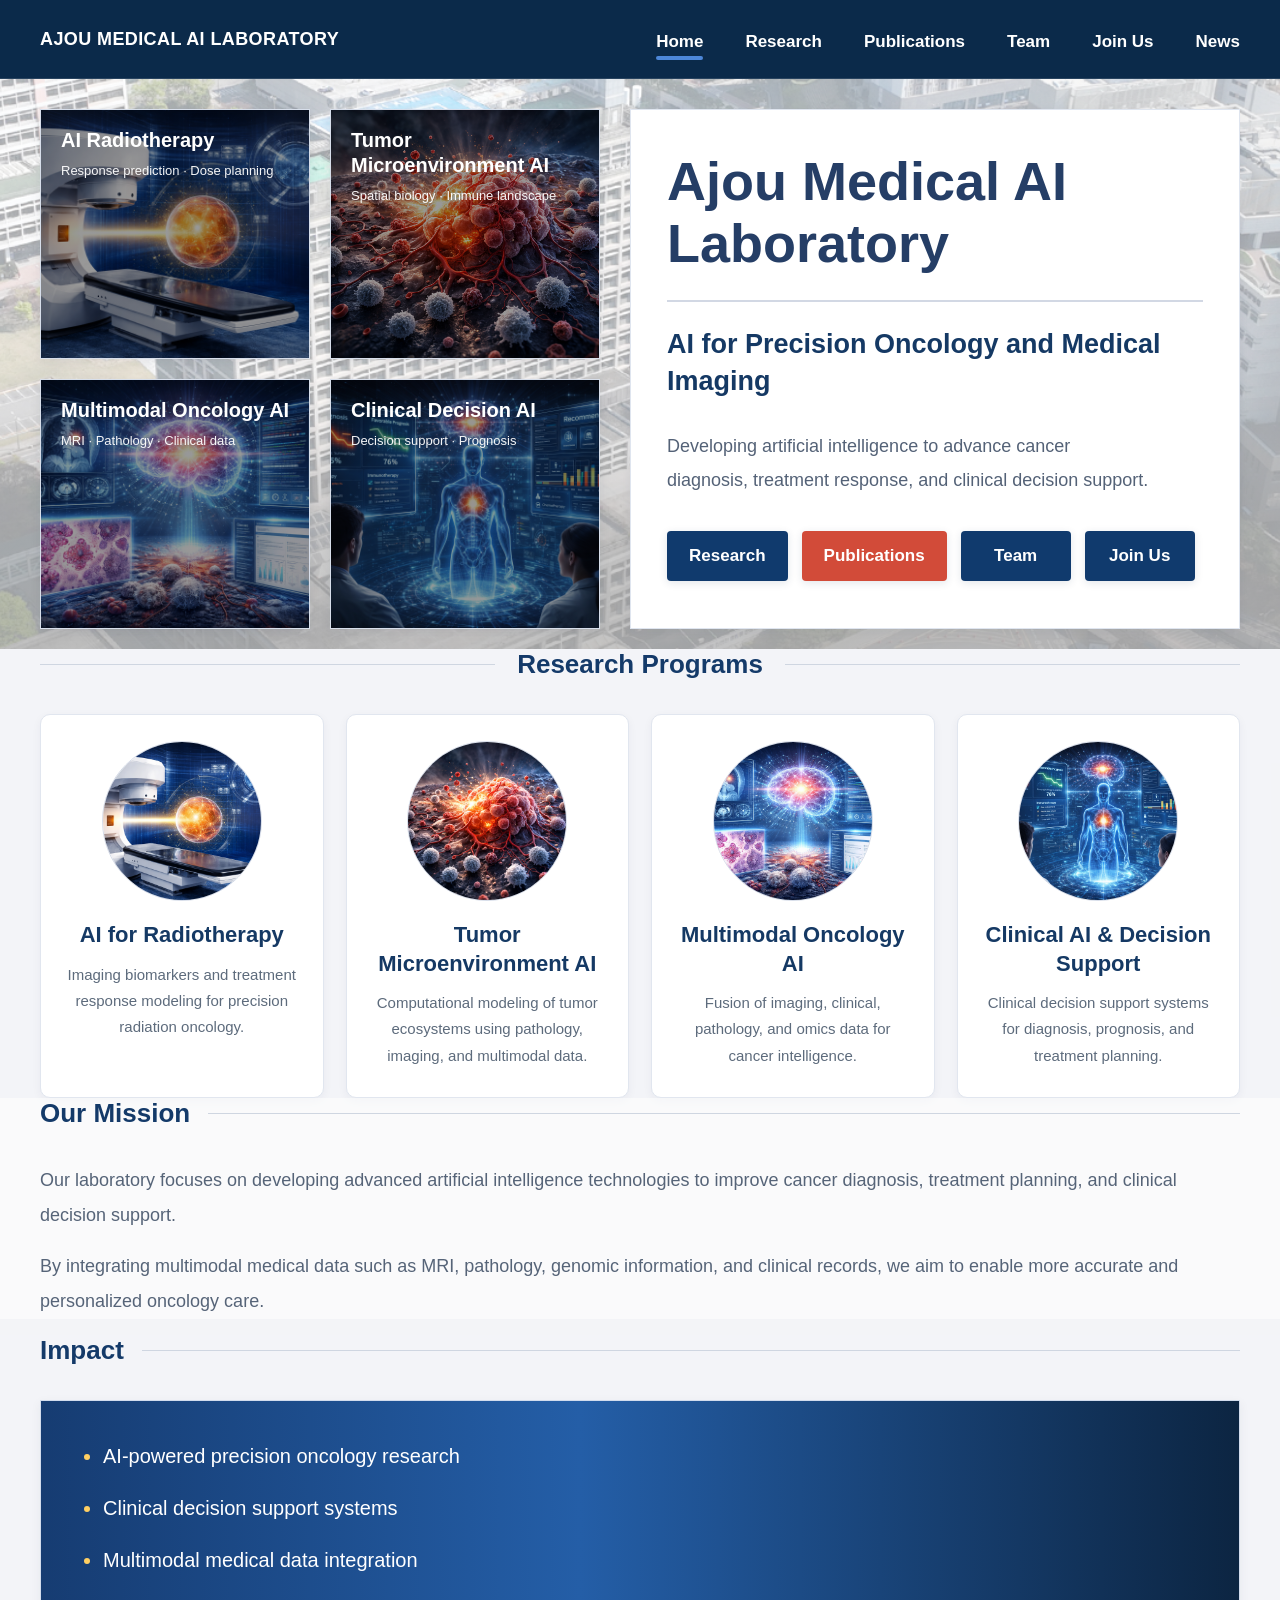
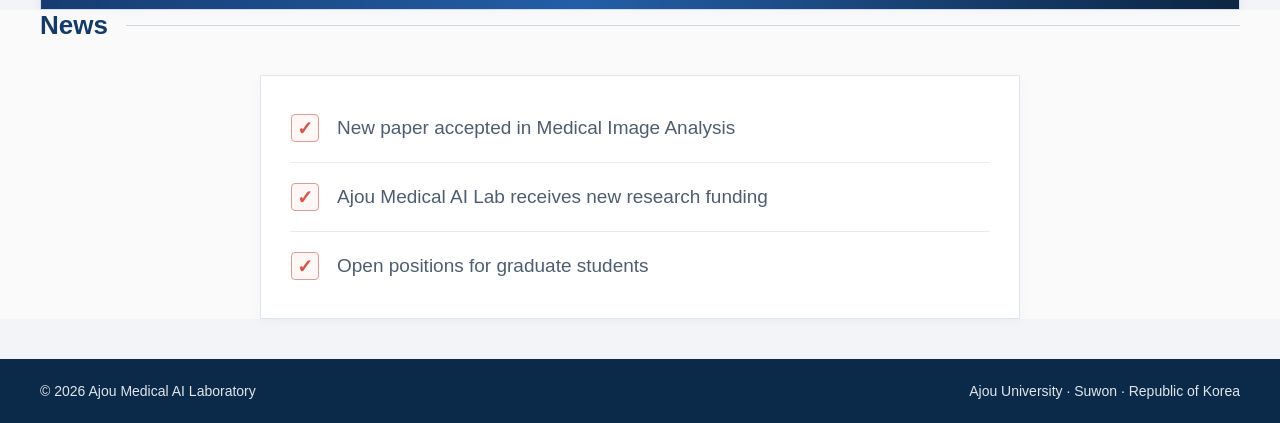
==== index.html @ 1fe0fa24 "Add files via upload" ====
<!DOCTYPE html>
<html lang="en">

<head>
  <meta charset="UTF-8">
  <meta name="viewport" content="width=device-width, initial-scale=1.0">
  <title>Ajou Medical AI Laboratory</title>

  <link rel="stylesheet" href="style.css">
</head>

<body>

  <!-- HEADER -->

  <header class="site-header">
    <div class="container nav-wrap">

      <a href="index.html" class="site-logo">
        AJOU MEDICAL AI LABORATORY
      </a>

      <nav class="main-nav">
        <a href="index.html" class="active">Home</a>
        <a href="research.html">Research</a>
        <a href="publications.html">Publications</a>
        <a href="team.html">Team</a>
        <a href="joinus.html">Join Us</a>
        <a href="news.html">News</a>
      </nav>

    </div>
  </header>


  <!-- HERO SECTION -->

  <section class="hero-section">
    <div class="container hero-grid">

      <!-- LEFT IMAGE GRID -->

      <div class="hero-images">

        <div class="hero-card">
          <img src="images/imageshero-radiotherapy.png" class="hero-card-image">
          <div class="hero-overlay"></div>
          <div class="hero-label">
            <h3>AI Radiotherapy</h3>
            <p>Response prediction · Dose planning</p>
          </div>
        </div>


        <div class="hero-card">
          <img src="images/imageshero-microenvironment.png" class="hero-card-image">
          <div class="hero-overlay"></div>
          <div class="hero-label">
            <h3>Tumor Microenvironment AI</h3>
            <p>Spatial biology · Immune landscape</p>
          </div>
        </div>


        <div class="hero-card">
          <img src="images/imageshero-multimodal.png" class="hero-card-image">
          <div class="hero-overlay"></div>
          <div class="hero-label">
            <h3>Multimodal Oncology AI</h3>
            <p>MRI · Pathology · Clinical data</p>
          </div>
        </div>


        <div class="hero-card">
          <img src="images/imageshero-clinical.png" class="hero-card-image">
          <div class="hero-overlay"></div>
          <div class="hero-label">
            <h3>Clinical Decision AI</h3>
            <p>Decision support · Prognosis</p>
          </div>
        </div>

      </div>


      <!-- RIGHT TEXT -->

      <div class="hero-text">

        <h1>Ajou Medical AI Laboratory</h1>

        <div class="hero-divider"></div>

        <h2>AI for Precision Oncology and Medical Imaging</h2>

        <p class="hero-desc">
          Developing artificial intelligence to advance cancer diagnosis,
          treatment response, and clinical decision support.
        </p>

        <div class="hero-buttons">
          <a href="research.html" class="btn btn-blue">Research</a>
          <a href="publications.html" class="btn btn-red">Publications</a>
          <a href="team.html" class="btn btn-blue">Team</a>
          <a href="joinus.html" class="btn btn-blue">Join Us</a>
        </div>

      </div>

    </div>
  </section>



  <!-- RESEARCH PROGRAMS -->

  <section class="section-gray reveal">
    <div class="container">

      <div class="section-title-center">
        <div class="line"></div>
        <h2>Research Programs</h2>
        <div class="line"></div>
      </div>


      <div class="program-grid">


        <div class="program-card reveal delay-1">

          <div class="program-thumb">
            <img src="images/imageshero-radiotherapy.png">
          </div>

          <h3>AI for Radiotherapy</h3>

          <p>
            Imaging biomarkers and treatment response modeling
            for precision radiation oncology.
          </p>

        </div>



        <div class="program-card reveal delay-1">

          <div class="program-thumb">
            <img src="images/imageshero-microenvironment.png">
          </div>

          <h3>Tumor Microenvironment AI</h3>

          <p>
            Computational modeling of tumor ecosystems using
            pathology, imaging, and multimodal data.
          </p>

        </div>



        <div class="program-card reveal delay-1">

          <div class="program-thumb">
            <img src="images/imageshero-multimodal.png">
          </div>

          <h3>Multimodal Oncology AI</h3>

          <p>
            Fusion of imaging, clinical, pathology,
            and omics data for cancer intelligence.
          </p>

        </div>



        <div class="program-card reveal delay-1">

          <div class="program-thumb">
            <img src="images/imageshero-clinical.png">
          </div>

          <h3>Clinical AI & Decision Support</h3>

          <p>
            Clinical decision support systems for diagnosis,
            prognosis, and treatment planning.
          </p>

        </div>

      </div>

    </div>
  </section>



  <!-- MISSION -->

  <section class="section-white reveal">
    <div class="container">

      <div class="section-title-left">
        <h2>Our Mission</h2>
        <div class="line"></div>
      </div>

      <div class="mission-content">

        <p>
          Our laboratory focuses on developing advanced artificial intelligence
          technologies to improve cancer diagnosis, treatment planning,
          and clinical decision support.
        </p>

        <p>
          By integrating multimodal medical data such as MRI, pathology,
          genomic information, and clinical records,
          we aim to enable more accurate and personalized oncology care.
        </p>

      </div>

    </div>
  </section>



  <!-- IMPACT -->

  <section class="section-gray reveal">
    <div class="container">

      <div class="section-title-left">
        <h2>Impact</h2>
        <div class="line"></div>
      </div>

      <div class="impact-banner">
        <div class="impact-left">
          <ul>
            <li>AI-powered precision oncology research</li>
            <li>Clinical decision support systems</li>
            <li>Multimodal medical data integration</li>
          </ul>
        </div>
      </div>

    </div>
  </section>



  <!-- NEWS -->

  <section class="section-white reveal">
    <div class="container">

      <div class="section-title-left">
        <h2>News</h2>
        <div class="line"></div>
      </div>

      <div class="news-box">

        <div class="news-item">
          <div class="news-check">✓</div>
          <div>New paper accepted in Medical Image Analysis</div>
        </div>

        <div class="news-item">
          <div class="news-check">✓</div>
          <div>Ajou Medical AI Lab receives new research funding</div>
        </div>

        <div class="news-item">
          <div class="news-check">✓</div>
          <div>Open positions for graduate students</div>
        </div>

      </div>

    </div>
  </section>



  <!-- FOOTER -->

  <footer class="site-footer">
    <div class="container footer-wrap">

      <p>© 2026 Ajou Medical AI Laboratory</p>

      <p>Ajou University · Suwon · Republic of Korea</p>

    </div>
  </footer>

    <script src="script.js"></script>
</body>

</html>
---- style.css ----
* {
  box-sizing: border-box;
}

html,
body {
  margin: 0;
  padding: 0;
  font-family: Arial, "Helvetica Neue", Helvetica, sans-serif;
  background-color: #f3f4f7;
  color: #24324a;
  min-width: 1280px;
}

body {
  position: relative;
}

a {
  text-decoration: none;
  color: inherit;
}

img {
  display: block;
}

.container {
  width: 1200px;
  margin: 0 auto;
}

/* =========================
   HEADER / NAV
========================= */

.site-header {
  background: #0b2a4a;
  color: #ffffff;
  border-bottom: 1px solid rgba(255, 255, 255, 0.12);
}

.nav-wrap {
  height: 78px;
  display: flex;
  align-items: center;
  justify-content: space-between;
}

.site-logo {
  font-size: 18px;
  font-weight: 700;
  letter-spacing: 0.4px;
}

.main-nav {
  display: flex;
  gap: 42px;
}

.main-nav a {
  font-size: 17px;
  font-weight: 700;
  color: #ffffff;
  padding: 28px 0 22px;
  position: relative;
}

.main-nav a.active::after {
  content: "";
  position: absolute;
  left: 0;
  bottom: 14px;
  width: 100%;
  height: 4px;
  background: #4d87d8;
  border-radius: 3px;
}

/* =========================
   HERO
========================= */

.hero-section {
  padding: 30px 0 20px;
  background:
    linear-gradient(
      rgba(255, 255, 255, 0.62),
      rgba(255, 255, 255, 0.62)
    ),
    url("images/main-background.jpg");
  background-size: cover;
  background-position: center;
  background-repeat: no-repeat;
}

.hero-grid {
  display: grid;
  grid-template-columns: 560px 1fr;
  gap: 30px;
  align-items: stretch;
}

.hero-images {
  display: grid;
  grid-template-columns: 1fr 1fr;
  grid-template-rows: 1fr 1fr;
  gap: 20px;
  height: 520px;
}

.hero-card {
  position: relative;
  overflow: hidden;
  border: 1px solid #d7deea;
  box-shadow: 0 3px 10px rgba(30, 44, 70, 0.08);
  background: #dfe7f2;
}

.hero-card-image {
  width: 100%;
  height: 100%;
  object-fit: cover;
}

.hero-overlay {
  position: absolute;
  inset: 0;
  background: linear-gradient(
    to bottom,
    rgba(0, 0, 0, 0.4) 0%,
    rgba(0, 0, 0, 0.4) 100%
  );
}

.hero-label {
  position: absolute;
  z-index: 2;
  left: 20px;
  top: 18px;
  right: 18px;
  color: #ffffff;
}

.hero-label h3 {
  margin: 0;
  font-size: 20px;
  font-weight: 800;
  line-height: 1.25;
}

.hero-label p {
  margin: 10px 0 0;
  font-size: 13px;
  color: rgba(255, 255, 255, 0.95);
}

.hero-text {
  height: 520px;
  background: #ffffff;
  padding: 40px 36px;
  border: 1px solid #dfe5ef;
  box-shadow: 0 3px 10px rgba(30, 44, 70, 0.05);
}

.hero-text h1 {
  margin: 0;
  font-size: 54px;
  line-height: 1.15;
  color: #253e66;
  font-weight: 700;
}

.hero-divider {
  width: 100%;
  height: 2px;
  background: #d2d8e4;
  margin: 26px 0 24px;
}

.hero-text h2 {
  margin: 0;
  font-size: 27px;
  color: #153964;
  font-weight: 800;
  line-height: 1.35;
}

.hero-desc {
  margin-top: 30px;
  font-size: 18px;
  line-height: 1.9;
  color: #546277;
  width: 90%;
}

.hero-buttons {
  margin-top: 34px;
  display: flex;
  gap: 14px;
  flex-wrap: wrap;
}

.btn {
  display: inline-block;
  min-width: 110px;
  text-align: center;
  padding: 15px 22px;
  font-size: 17px;
  font-weight: 700;
  border-radius: 4px;
  color: #ffffff;
  box-shadow: 0 2px 8px rgba(28, 49, 86, 0.12);
}

.btn-blue {
  background: #103a6d;
}

.btn-red {
  background: #d24b39;
}

/* =========================
   SECTIONS
========================= */

.section-white {
  background: rgba(255, 255, 255, 0.58);
}

.section-gray {
  background: rgba(243, 244, 247, 0.42);
}

.section-title-left {
  display: flex;
  align-items: center;
  gap: 18px;
  margin-bottom: 34px;
}

.section-title-left h2,
.section-title-center h2 {
  margin: 0;
  color: #143a69;
  font-size: 26px;
  font-weight: 800;
}

.section-title-left .line,
.section-title-center .line {
  height: 1px;
  background: #cfd6e1;
  flex: 1;
}

.section-title-center {
  display: flex;
  align-items: center;
  gap: 22px;
  margin-bottom: 34px;
}

.mission-content p {
  margin: 0 0 16px;
  font-size: 18px;
  line-height: 1.95;
  color: #566478;
}

/* =========================
   PROGRAM CARDS
========================= */

.program-grid {
  display: grid;
  grid-template-columns: repeat(4, 1fr);
  gap: 22px;
}

.program-card {
  background: #ffffff;
  border: 1px solid #e1e6ef;
  box-shadow: 0 3px 10px rgba(29, 44, 72, 0.05);
  border-radius: 10px;
  padding: 26px 22px 28px;
  text-align: center;
}

.program-thumb {
  width: 160px;
  height: 160px;
  border-radius: 50%;
  margin: 0 auto 20px;
  border: 1px solid #d8deea;
  overflow: hidden;
  background: #e9eef5;
}

.program-thumb img {
  width: 100%;
  height: 100%;
  object-fit: cover;
}

.program-card h3 {
  margin: 0 0 12px;
  font-size: 22px;
  color: #153964;
  line-height: 1.3;
}

.program-card p {
  margin: 0;
  font-size: 15px;
  line-height: 1.75;
  color: #5d6b7c;
}

/* =========================
   IMPACT
========================= */

.impact-banner {
  height: 210px;
  display: grid;
  grid-template-columns: 1.1fr 1fr;
  overflow: hidden;
  border: 1px solid #d2dced;
  background: linear-gradient(90deg, #163c72 0%, #245ea7 45%, #0c2542 100%);
  box-shadow: 0 3px 10px rgba(29, 44, 72, 0.06);
}

.impact-left {
  padding: 40px 42px;
  color: #ffffff;
}

.impact-left ul {
  margin: 0;
  padding-left: 20px;
}

.impact-left li {
  margin-bottom: 22px;
  font-size: 20px;
  line-height: 1.5;
}

.impact-left li::marker {
  color: #ffcf62;
}

.impact-right {
  position: relative;
  overflow: hidden;
}

.impact-right::before {
  content: "";
  position: absolute;
  inset: 0;
  background:
    radial-gradient(circle at 35% 45%, rgba(255, 185, 77, 0.35), transparent 14%),
    radial-gradient(circle at 68% 35%, rgba(255, 255, 255, 0.22), transparent 16%),
    radial-gradient(circle at 80% 72%, rgba(255, 255, 255, 0.18), transparent 16%);
}

.network-dot {
  position: absolute;
  width: 9px;
  height: 9px;
  border-radius: 50%;
  background: #ffffff;
  box-shadow: 0 0 10px rgba(255, 255, 255, 0.65);
}

.dot-1 { top: 48px; left: 110px; }
.dot-2 { top: 94px; left: 230px; }
.dot-3 { top: 62px; right: 150px; }
.dot-4 { bottom: 46px; right: 80px; }

.network-line {
  position: absolute;
  height: 2px;
  background: rgba(255, 255, 255, 0.48);
  transform-origin: left center;
}

.line-1 { width: 150px; top: 52px; left: 118px; transform: rotate(18deg); }
.line-2 { width: 200px; top: 98px; left: 238px; transform: rotate(-12deg); }
.line-3 { width: 130px; top: 68px; right: 150px; transform: rotate(22deg); }
.line-4 { width: 170px; bottom: 48px; right: 82px; transform: rotate(-24deg); }

/* =========================
   NEWS
========================= */

.news-box {
  width: 760px;
  margin: 0 auto;
  background: #ffffff;
  border: 1px solid #dfe5ee;
  box-shadow: 0 3px 10px rgba(29, 44, 72, 0.04);
  padding: 18px 30px;
}

.news-item {
  display: flex;
  align-items: center;
  gap: 18px;
  padding: 20px 0;
  border-bottom: 1px solid #e6ebf2;
  font-size: 19px;
  color: #4e5d70;
}

.news-item:last-child {
  border-bottom: none;
}

.news-check {
  width: 28px;
  height: 28px;
  border: 1px solid #e09a95;
  background: #fff7f6;
  color: #d1584a;
  display: inline-flex;
  align-items: center;
  justify-content: center;
  border-radius: 4px;
  font-weight: 700;
}

/* =========================
   FOOTER
========================= */

.site-footer {
  background: #0b2a4a;
  color: rgba(255, 255, 255, 0.88);
  padding: 24px 0;
  margin-top: 40px;
}

.footer-wrap {
  display: flex;
  justify-content: space-between;
  align-items: center;
}

.footer-wrap p {
  margin: 0;
  font-size: 14px;
}

/* =========================
   SUBPAGE COMMON
========================= */

.subpage-main {
  min-height: 700px;
}

.subpage-hero {
  background: #eef2f7;
  padding: 55px 0 40px;
  border-bottom: 1px solid #dde4ee;
}

.subpage-hero h1 {
  margin: 0 0 14px;
  font-size: 44px;
  color: #1b3d6d;
  font-weight: 800;
}

.subpage-hero p {
  margin: 0;
  font-size: 18px;
  color: #5c6a7b;
}

.simple-section h2 {
  margin: 0 0 24px;
  font-size: 28px;
  color: #173964;
  font-weight: 800;
}

.content-card,
.publication-item,
.news-list-item {
  background: #ffffff;
  border: 1px solid #dde4ee;
  box-shadow: 0 3px 10px rgba(29, 44, 72, 0.04);
  border-radius: 8px;
  padding: 24px 28px;
  margin-bottom: 18px;
}

.content-card h3,
.publication-item h3 {
  margin: 0 0 12px;
  font-size: 22px;
  color: #173964;
}

.content-card p,
.publication-item p {
  margin: 0 0 10px;
  font-size: 16px;
  line-height: 1.8;
  color: #5c6a7b;
}

/* =========================
   TEAM
========================= */

.team-grid {
  display: grid;
  grid-template-columns: repeat(3, 1fr);
  gap: 22px;
  margin-bottom: 36px;
}

.team-grid-single {
  grid-template-columns: 1fr;
  max-width: 380px;
}

.team-card {
  background: #ffffff;
  border: 1px solid #dde4ee;
  box-shadow: 0 3px 10px rgba(29, 44, 72, 0.04);
  border-radius: 10px;
  padding: 24px;
  text-align: center;
}

.team-photo {
  width: 140px;
  height: 140px;
  margin: 0 auto 18px;
  border-radius: 50%;
  overflow: hidden;
  border: 1px solid #d2dbe8;
  background: linear-gradient(135deg, #dbe7f5 0%, #a6bfdc 100%);
}

.team-photo img {
  width: 100%;
  height: 100%;
  object-fit: cover;
}

.team-card h3 {
  margin: 0 0 10px;
  font-size: 22px;
  color: #173964;
}

.team-card p {
  margin: 0 0 8px;
  font-size: 15px;
  color: #5c6a7b;
  line-height: 1.6;
}

.team-role {
  font-weight: 700;
  color: #173964;
}

/* =========================
   PUBLICATIONS / NEWS LIST
========================= */

.news-list-item {
  display: flex;
  align-items: center;
  gap: 20px;
}

.news-date {
  width: 90px;
  font-weight: 700;
  color: #173964;
}

.news-text {
  flex: 1;
  font-size: 17px;
  color: #556377;
}

/* =========================
   JOIN US
========================= */

.joinus-grid {
  display: grid;
  grid-template-columns: 1fr 1fr;
  gap: 22px;
}

.map-card {
  min-height: 280px;
}

.map-placeholder {
  height: 210px;
  border: 1px dashed #b8c4d6;
  background: linear-gradient(135deg, #eef3f9 0%, #dbe6f3 100%);
  display: flex;
  flex-direction: column;
  align-items: center;
  justify-content: center;
  color: #5c6a7b;
  font-size: 16px;
  text-align: center;
  border-radius: 8px;
  overflow: hidden;
}

.map-placeholder iframe {
  width: 100%;
  height: 100%;
  border: 0;
}

/* =========================
   SCROLL REVEAL ANIMATION
========================= */

.reveal {
  opacity: 0;
  transform: translateY(40px);
  transition: opacity 0.5s ease, transform 0.5s ease;
}

.reveal.show {
  opacity: 1;
  transform: translateY(0);
}

.reveal.delay-1 {
  transition-delay: 0.1s;
}

.reveal.delay-2 {
  transition-delay: 0.2s;
}

.reveal.delay-3 {
  transition-delay: 0.3s;
}

.reveal.delay-4 {
  transition-delay: 0.4s;
}
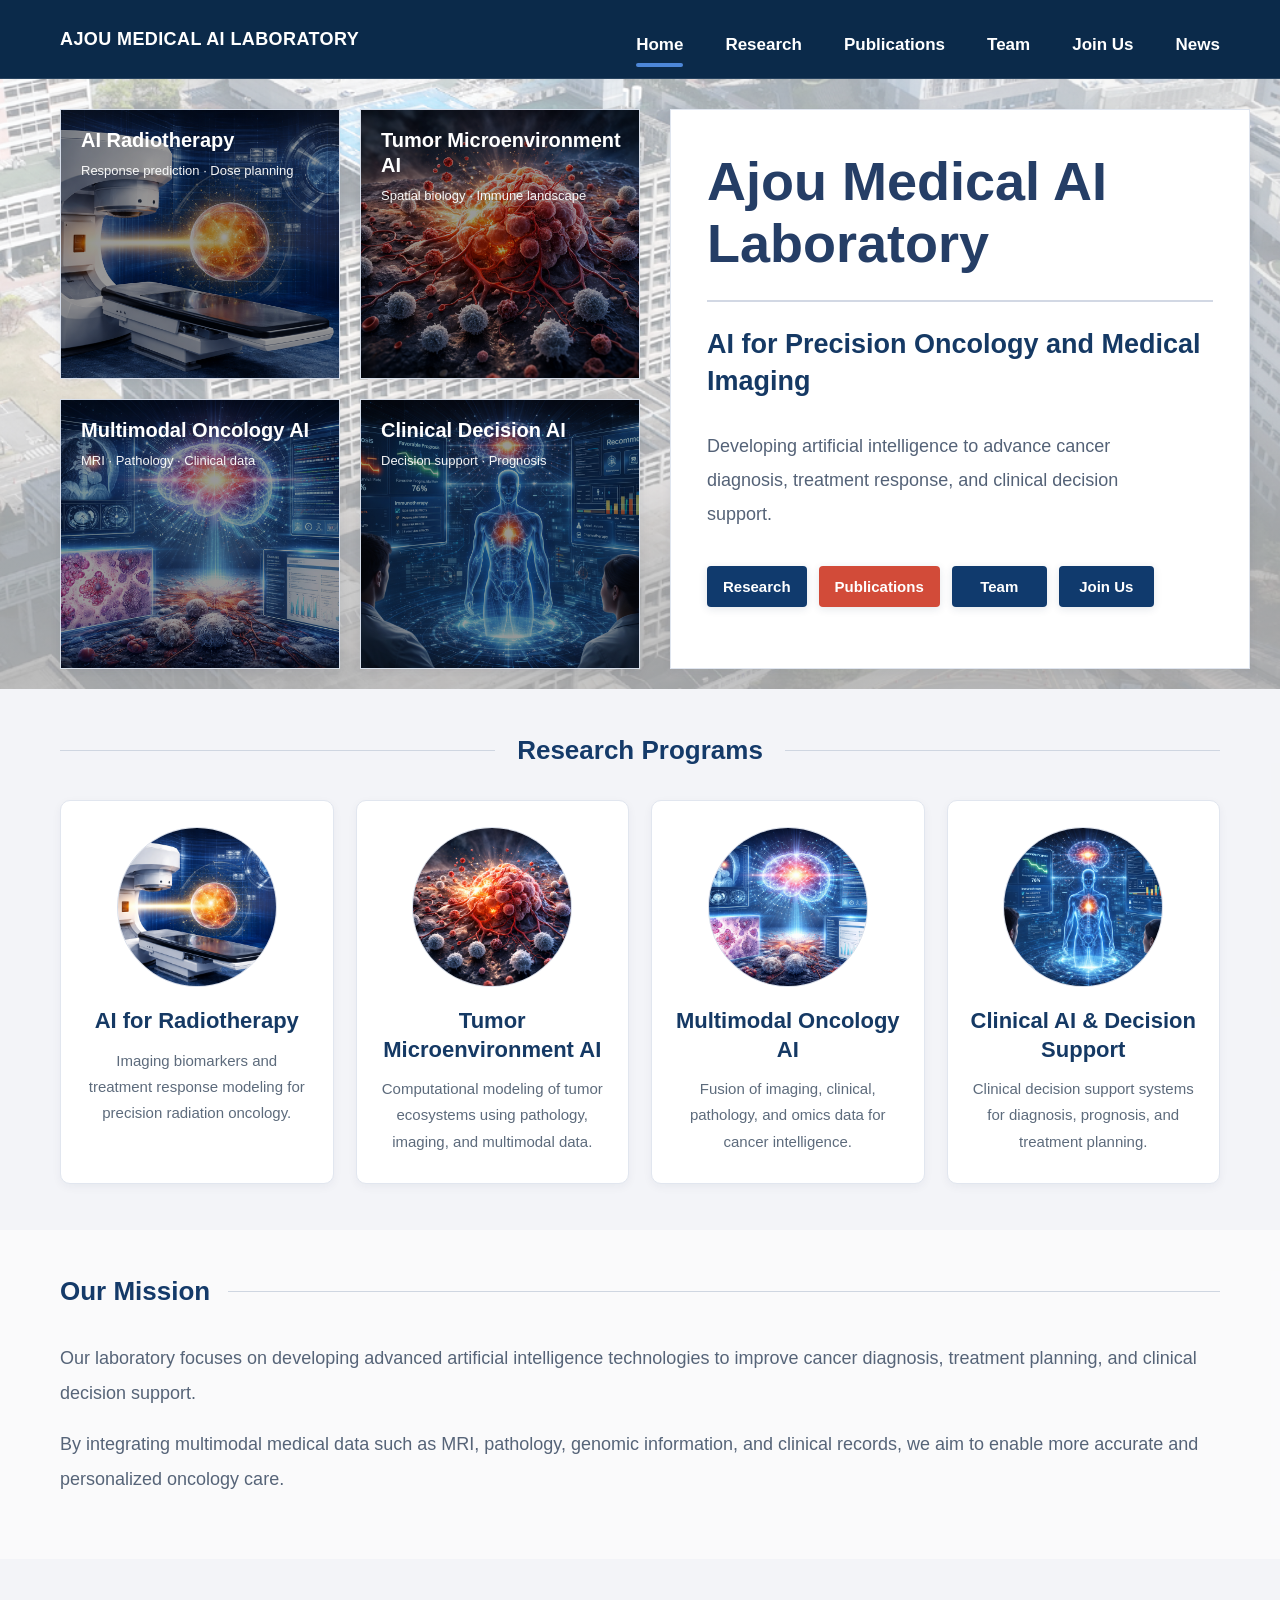
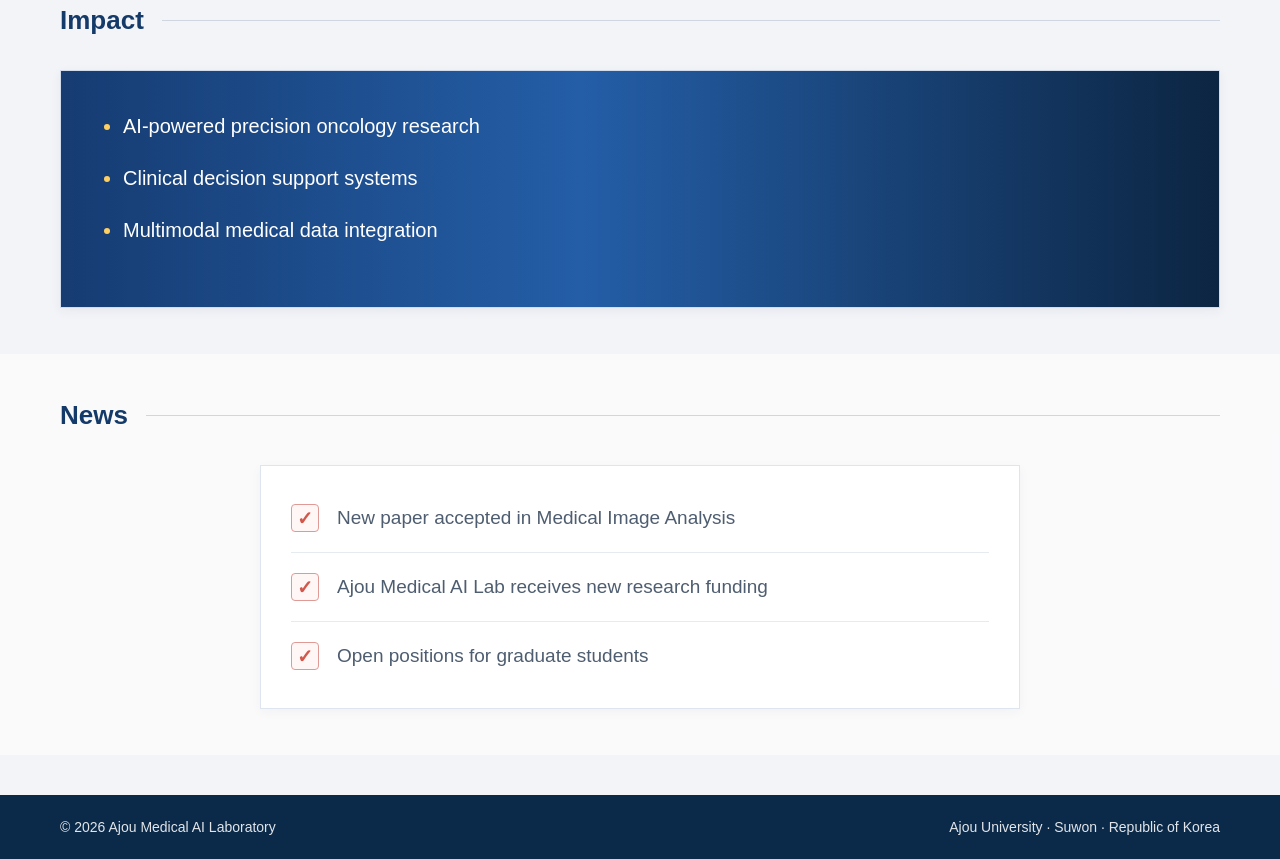
==== commit 79cd911b: "2026.03.13 joinus.html : 팀 분류 수정 publication.html : 교수님 구글스칼라에서 년도별 대표적인 논문만 들고옴" ====
--- a/index.html
+++ b/index.html
@@ -43,7 +43,7 @@
       <div class="hero-images">
 
         <div class="hero-card">
-          <img src="images/imageshero-radiotherapy.png" class="hero-card-image">
+          <img src="images/index-image/imageshero-radiotherapy.png" class="hero-card-image">
           <div class="hero-overlay"></div>
           <div class="hero-label">
             <h3>AI Radiotherapy</h3>
@@ -53,7 +53,7 @@
 
 
         <div class="hero-card">
-          <img src="images/imageshero-microenvironment.png" class="hero-card-image">
+          <img src="images/index-image/imageshero-microenvironment.png" class="hero-card-image">
           <div class="hero-overlay"></div>
           <div class="hero-label">
             <h3>Tumor Microenvironment AI</h3>
@@ -63,7 +63,7 @@
 
 
         <div class="hero-card">
-          <img src="images/imageshero-multimodal.png" class="hero-card-image">
+          <img src="images/index-image/imageshero-multimodal.png" class="hero-card-image">
           <div class="hero-overlay"></div>
           <div class="hero-label">
             <h3>Multimodal Oncology AI</h3>
@@ -73,7 +73,7 @@
 
 
         <div class="hero-card">
-          <img src="images/imageshero-clinical.png" class="hero-card-image">
+          <img src="images/index-image/imageshero-clinical.png" class="hero-card-image">
           <div class="hero-overlay"></div>
           <div class="hero-label">
             <h3>Clinical Decision AI</h3>
@@ -131,7 +131,7 @@
         <div class="program-card reveal delay-1">
 
           <div class="program-thumb">
-            <img src="images/imageshero-radiotherapy.png">
+            <img src="images/index-image/imageshero-radiotherapy.png">
           </div>
 
           <h3>AI for Radiotherapy</h3>
@@ -148,7 +148,7 @@
         <div class="program-card reveal delay-1">
 
           <div class="program-thumb">
-            <img src="images/imageshero-microenvironment.png">
+            <img src="images/index-image/imageshero-microenvironment.png">
           </div>
 
           <h3>Tumor Microenvironment AI</h3>
@@ -165,7 +165,7 @@
         <div class="program-card reveal delay-1">
 
           <div class="program-thumb">
-            <img src="images/imageshero-multimodal.png">
+            <img src="images/index-image/imageshero-multimodal.png">
           </div>
 
           <h3>Multimodal Oncology AI</h3>
@@ -182,7 +182,7 @@
         <div class="program-card reveal delay-1">
 
           <div class="program-thumb">
-            <img src="images/imageshero-clinical.png">
+            <img src="images/index-image/imageshero-clinical.png">
           </div>
 
           <h3>Clinical AI & Decision Support</h3>
--- a/style.css
+++ b/style.css
@@ -9,7 +9,6 @@
   font-family: Arial, "Helvetica Neue", Helvetica, sans-serif;
   background-color: #f3f4f7;
   color: #24324a;
-  min-width: 1280px;
 }
 
 body {
@@ -26,8 +25,11 @@
 }
 
 .container {
-  width: 1200px;
+  width: 100%;
+  max-width: 1200px;
   margin: 0 auto;
+  padding-left: 20px;
+  padding-right: 20px;
 }
 
 /* =========================
@@ -41,7 +43,7 @@
 }
 
 .nav-wrap {
-  height: 78px;
+  min-height: 78px;
   display: flex;
   align-items: center;
   justify-content: space-between;
@@ -62,15 +64,16 @@
   font-size: 17px;
   font-weight: 700;
   color: #ffffff;
-  padding: 28px 0 22px;
+  padding: 28px 0 16px;
   position: relative;
+  display: inline-block;
 }
 
 .main-nav a.active::after {
   content: "";
   position: absolute;
   left: 0;
-  bottom: 14px;
+  bottom: 4px;
   width: 100%;
   height: 4px;
   background: #4d87d8;
@@ -88,7 +91,7 @@
       rgba(255, 255, 255, 0.62),
       rgba(255, 255, 255, 0.62)
     ),
-    url("images/main-background.jpg");
+    url("images/index-image/main-background.jpg");
   background-size: cover;
   background-position: center;
   background-repeat: no-repeat;
@@ -96,7 +99,7 @@
 
 .hero-grid {
   display: grid;
-  grid-template-columns: 560px 1fr;
+  grid-template-columns: 50% 50%;
   gap: 30px;
   align-items: stretch;
 }
@@ -106,7 +109,7 @@
   grid-template-columns: 1fr 1fr;
   grid-template-rows: 1fr 1fr;
   gap: 20px;
-  height: 520px;
+  height: 560px;
 }
 
 .hero-card {
@@ -115,6 +118,7 @@
   border: 1px solid #d7deea;
   box-shadow: 0 3px 10px rgba(30, 44, 70, 0.08);
   background: #dfe7f2;
+  min-height: 0;
 }
 
 .hero-card-image {
@@ -156,7 +160,7 @@
 }
 
 .hero-text {
-  height: 520px;
+  height: 560px;
   background: #ffffff;
   padding: 40px 36px;
   border: 1px solid #dfe5ef;
@@ -197,16 +201,16 @@
 .hero-buttons {
   margin-top: 34px;
   display: flex;
-  gap: 14px;
-  flex-wrap: wrap;
+  gap: 12px;
+  flex-wrap: nowrap;
 }
 
 .btn {
   display: inline-block;
-  min-width: 110px;
+  min-width: 95px;
   text-align: center;
-  padding: 15px 22px;
-  font-size: 17px;
+  padding: 12px 16px;
+  font-size: 15px;
   font-weight: 700;
   border-radius: 4px;
   color: #ffffff;
@@ -227,10 +231,12 @@
 
 .section-white {
   background: rgba(255, 255, 255, 0.58);
+  padding: 46px 0;
 }
 
 .section-gray {
   background: rgba(243, 244, 247, 0.42);
+  padding: 46px 0;
 }
 
 .section-title-left {
@@ -323,9 +329,9 @@
 ========================= */
 
 .impact-banner {
-  height: 210px;
+  min-height: 210px;
   display: grid;
-  grid-template-columns: 1.1fr 1fr;
+  grid-template-columns: 1fr;
   overflow: hidden;
   border: 1px solid #d2dced;
   background: linear-gradient(90deg, #163c72 0%, #245ea7 45%, #0c2542 100%);
@@ -352,53 +358,13 @@
   color: #ffcf62;
 }
 
-.impact-right {
-  position: relative;
-  overflow: hidden;
-}
-
-.impact-right::before {
-  content: "";
-  position: absolute;
-  inset: 0;
-  background:
-    radial-gradient(circle at 35% 45%, rgba(255, 185, 77, 0.35), transparent 14%),
-    radial-gradient(circle at 68% 35%, rgba(255, 255, 255, 0.22), transparent 16%),
-    radial-gradient(circle at 80% 72%, rgba(255, 255, 255, 0.18), transparent 16%);
-}
-
-.network-dot {
-  position: absolute;
-  width: 9px;
-  height: 9px;
-  border-radius: 50%;
-  background: #ffffff;
-  box-shadow: 0 0 10px rgba(255, 255, 255, 0.65);
-}
-
-.dot-1 { top: 48px; left: 110px; }
-.dot-2 { top: 94px; left: 230px; }
-.dot-3 { top: 62px; right: 150px; }
-.dot-4 { bottom: 46px; right: 80px; }
-
-.network-line {
-  position: absolute;
-  height: 2px;
-  background: rgba(255, 255, 255, 0.48);
-  transform-origin: left center;
-}
-
-.line-1 { width: 150px; top: 52px; left: 118px; transform: rotate(18deg); }
-.line-2 { width: 200px; top: 98px; left: 238px; transform: rotate(-12deg); }
-.line-3 { width: 130px; top: 68px; right: 150px; transform: rotate(22deg); }
-.line-4 { width: 170px; bottom: 48px; right: 82px; transform: rotate(-24deg); }
-
 /* =========================
    NEWS
 ========================= */
 
 .news-box {
-  width: 760px;
+  width: 100%;
+  max-width: 760px;
   margin: 0 auto;
   background: #ffffff;
   border: 1px solid #dfe5ee;
@@ -448,6 +414,7 @@
   display: flex;
   justify-content: space-between;
   align-items: center;
+  gap: 16px;
 }
 
 .footer-wrap p {
@@ -541,19 +508,20 @@
 }
 
 .team-photo {
-  width: 140px;
-  height: 140px;
+  width: 160px;
+  height: 160px;
   margin: 0 auto 18px;
   border-radius: 50%;
   overflow: hidden;
   border: 1px solid #d2dbe8;
-  background: linear-gradient(135deg, #dbe7f5 0%, #a6bfdc 100%);
+  background: linear-gradient(135deg, #ffffff 0%, #ffffff 100%);
 }
 
 .team-photo img {
   width: 100%;
   height: 100%;
   object-fit: cover;
+  object-position: center 20%;
 }
 
 .team-card h3 {
@@ -572,6 +540,85 @@
 .team-role {
   font-weight: 700;
   color: #173964;
+}
+
+/* Director profile */
+.director-profile {
+  display: flex;
+  align-items: flex-start;
+  gap: 42px;
+  background: #ffffff;
+  border: 1px solid #dde4ee;
+  box-shadow: 0 3px 10px rgba(29, 44, 72, 0.04);
+  border-radius: 10px;
+  padding: 34px;
+  margin-bottom: 48px;
+}
+
+.director-image {
+  width: 340px;
+  flex-shrink: 0;
+}
+
+.director-image img {
+  width: 100%;
+  height: 420px;
+  object-fit: cover;
+  display: block;
+}
+
+.director-content {
+  flex: 1;
+}
+
+.director-name {
+  margin: 0 0 18px;
+  font-size: 34px;
+  color: #222222;
+  font-weight: 700;
+}
+
+.director-title {
+  margin: 0 0 16px;
+  font-size: 24px;
+  color: #222222;
+  font-weight: 700;
+}
+
+.director-position {
+  margin: 0 0 28px;
+  font-size: 18px;
+  line-height: 1.8;
+  color: #4f5b6b;
+}
+
+.director-subtitle {
+  margin: 0 0 14px;
+  font-size: 20px;
+  color: #222222;
+  font-weight: 700;
+}
+
+.director-research {
+  margin: 0 0 28px 22px;
+  padding: 0;
+}
+
+.director-research li {
+  margin-bottom: 12px;
+  font-size: 17px;
+  line-height: 1.8;
+  color: #333333;
+}
+
+.director-email {
+  margin: 0;
+  font-size: 17px;
+}
+
+.director-email a {
+  color: #0b3f8a;
+  text-decoration: underline;
 }
 
 /* =========================
@@ -646,18 +693,156 @@
   transform: translateY(0);
 }
 
-.reveal.delay-1 {
-  transition-delay: 0.1s;
-}
-
-.reveal.delay-2 {
-  transition-delay: 0.2s;
-}
-
-.reveal.delay-3 {
-  transition-delay: 0.3s;
-}
-
-.reveal.delay-4 {
-  transition-delay: 0.4s;
+.reveal.delay-1 { transition-delay: 0.1s; }
+.reveal.delay-2 { transition-delay: 0.2s; }
+.reveal.delay-3 { transition-delay: 0.3s; }
+.reveal.delay-4 { transition-delay: 0.4s; }
+
+/* =========================
+   RESPONSIVE
+========================= */
+
+@media (max-width: 1200px) {
+  .hero-grid {
+    grid-template-columns: 1fr;
+  }
+
+  .hero-images,
+  .hero-text {
+    height: auto;
+  }
+
+  .hero-images {
+    grid-template-columns: 1fr 1fr;
+  }
+
+  .program-grid {
+    grid-template-columns: repeat(2, 1fr);
+  }
+
+  .team-grid {
+    grid-template-columns: repeat(2, 1fr);
+  }
+
+  .joinus-grid {
+    grid-template-columns: 1fr;
+  }
+
+  .news-box {
+    width: 100%;
+  }
+}
+
+@media (max-width: 768px) {
+  .nav-wrap {
+    flex-direction: column;
+    min-height: auto;
+    padding: 16px 0;
+    gap: 12px;
+  }
+
+  .main-nav {
+    flex-wrap: wrap;
+    justify-content: center;
+    gap: 18px;
+  }
+
+  .main-nav a {
+    padding: 6px 0;
+    font-size: 15px;
+  }
+
+  .main-nav a.active::after {
+    bottom: -2px;
+    height: 3px;
+  }
+
+  .site-logo {
+    text-align: center;
+    font-size: 16px;
+  }
+
+  .hero-images {
+    grid-template-columns: repeat(2, 1fr);
+    grid-template-rows: 1fr 1fr;
+    height: 420px;
+  }
+
+  .hero-card {
+    min-height: 0;
+  }
+
+  .hero-text {
+    padding: 28px 24px;
+  }
+
+  .hero-text h1 {
+    font-size: 38px;
+  }
+
+  .hero-text h2 {
+    font-size: 22px;
+  }
+
+  .hero-desc {
+    width: 100%;
+    font-size: 16px;
+  }
+
+  .hero-buttons {
+    gap: 10px;
+  }
+
+  .btn {
+    min-width: 100px;
+    padding: 12px 16px;
+    font-size: 15px;
+  }
+
+  .program-grid {
+    grid-template-columns: 1fr;
+  }
+
+  .team-grid,
+  .team-grid-single {
+    grid-template-columns: 1fr;
+    max-width: 100%;
+  }
+
+  .section-title-left,
+  .section-title-center {
+    gap: 12px;
+  }
+
+  .section-title-left h2,
+  .section-title-center h2 {
+    font-size: 22px;
+  }
+
+  .subpage-hero h1 {
+    font-size: 34px;
+  }
+
+  .subpage-hero p {
+    font-size: 16px;
+  }
+
+  .impact-left li {
+    font-size: 17px;
+  }
+
+  .news-list-item {
+    flex-direction: column;
+    align-items: flex-start;
+    gap: 8px;
+  }
+
+  .news-date {
+    width: auto;
+  }
+
+  .footer-wrap {
+    flex-direction: column;
+    text-align: center;
+  }
 }
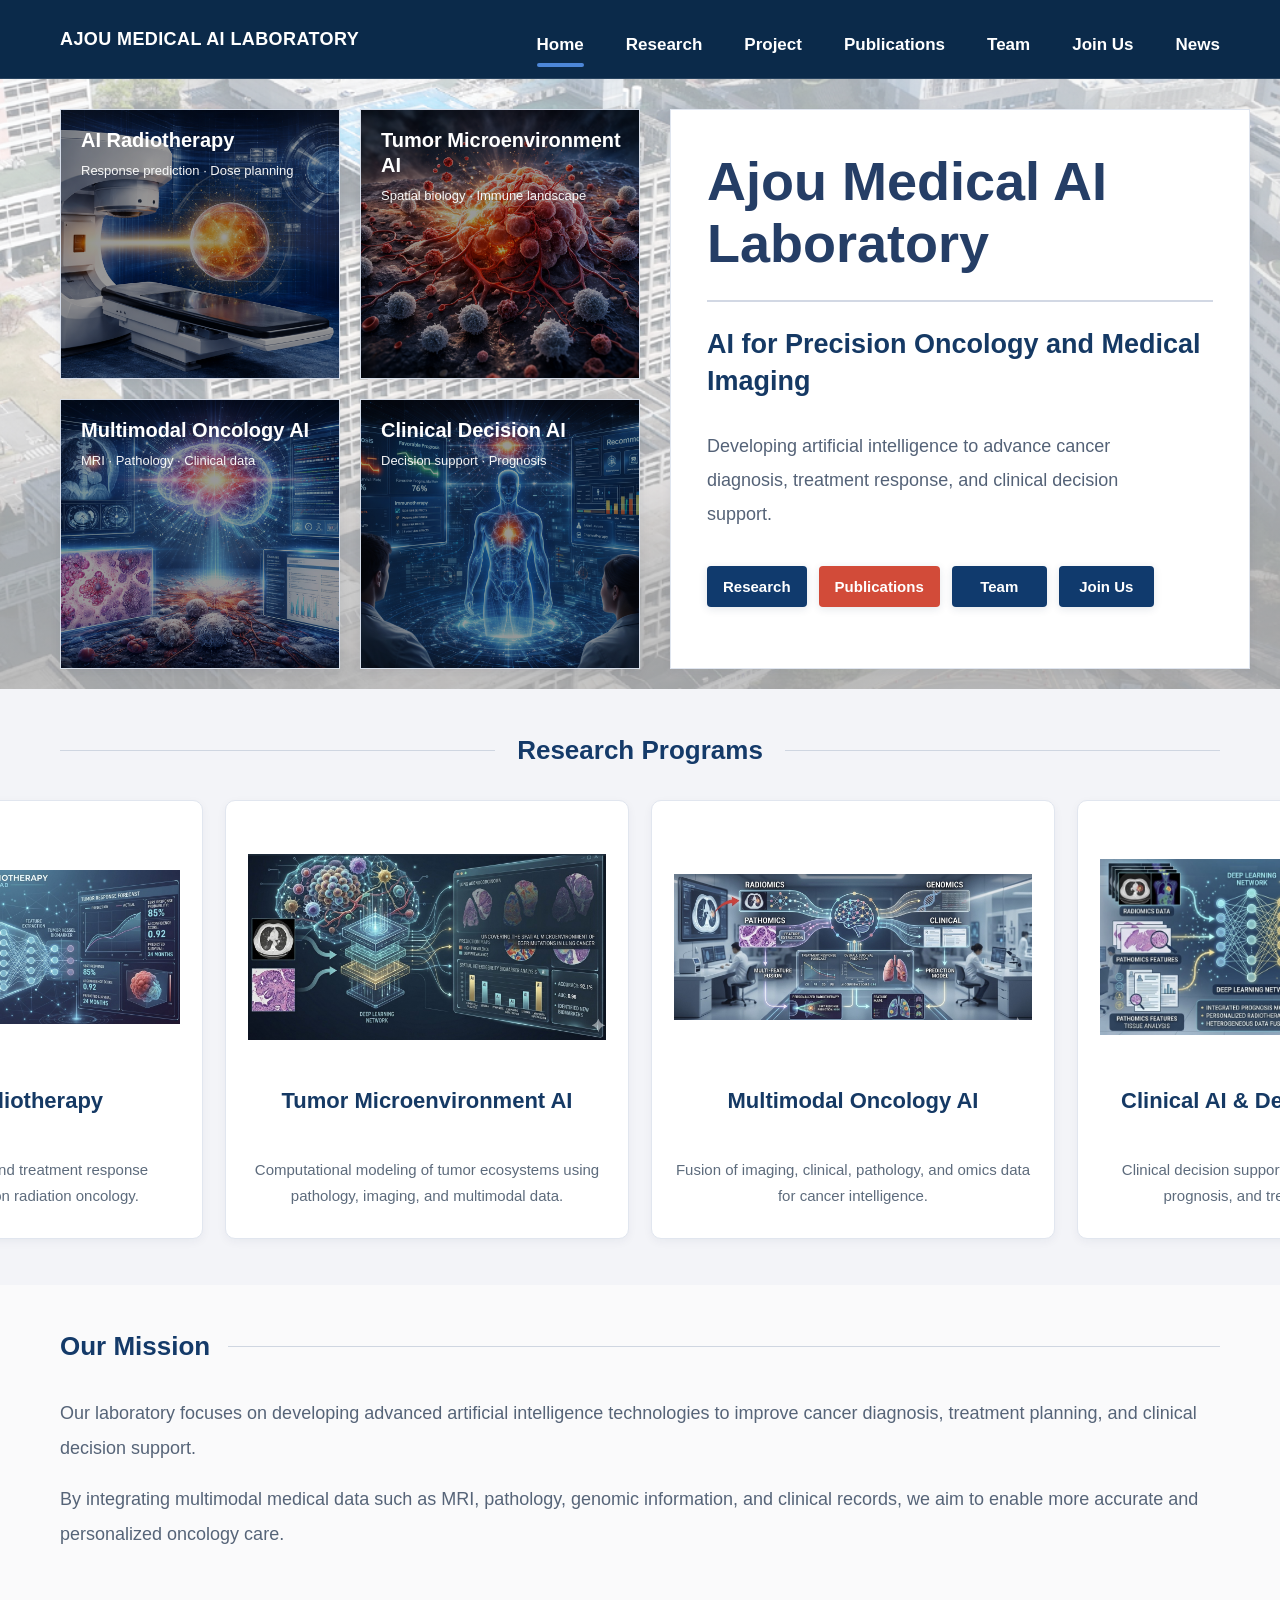
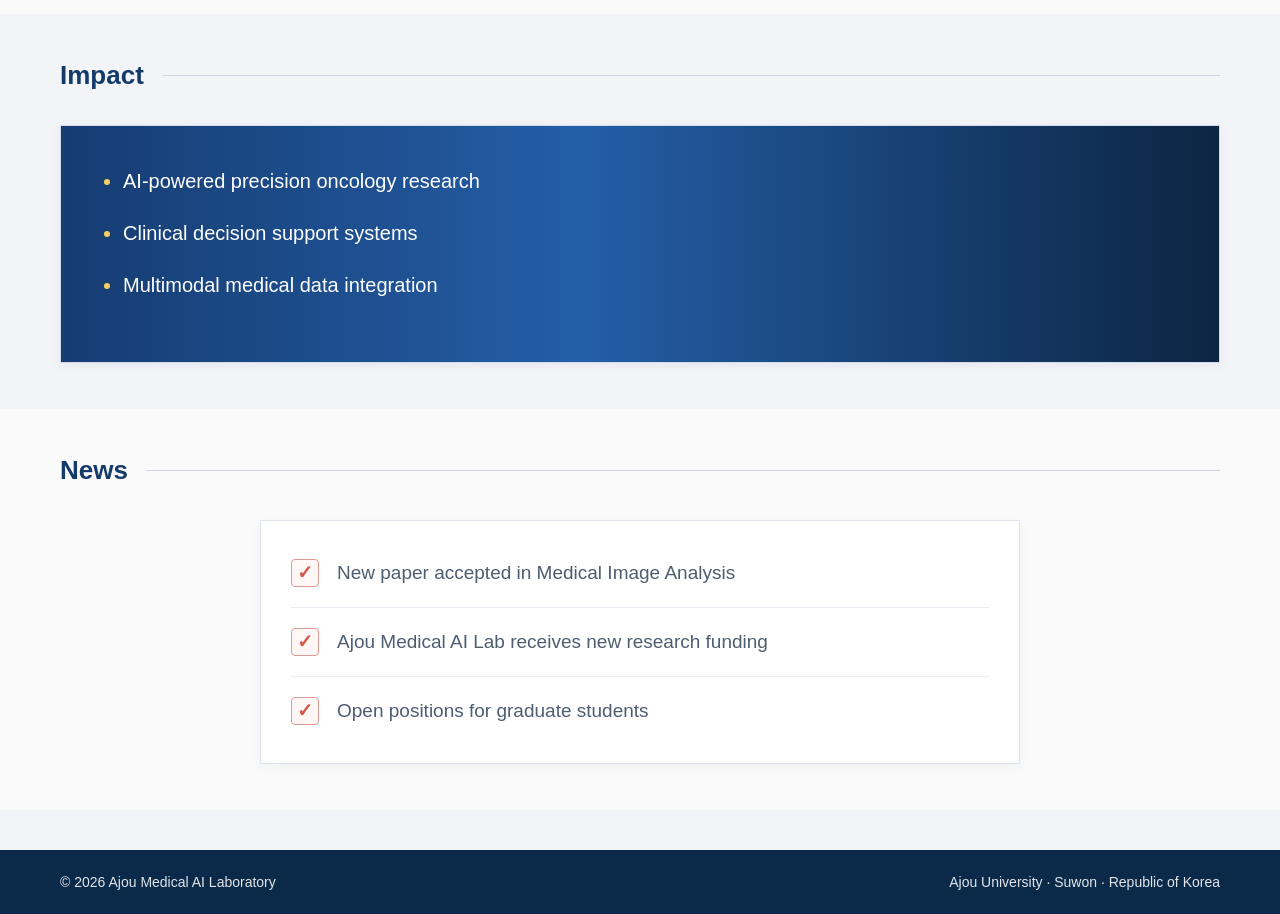
==== commit 5a762b30: "2026.03.25 09:55 index/ image 추가 index.html 사진 수정 project.html 추가" ====
--- a/index.html
+++ b/index.html
@@ -20,14 +20,15 @@
         AJOU MEDICAL AI LABORATORY
       </a>
 
-      <nav class="main-nav">
-        <a href="index.html" class="active">Home</a>
-        <a href="research.html">Research</a>
-        <a href="publications.html">Publications</a>
-        <a href="team.html">Team</a>
-        <a href="joinus.html">Join Us</a>
-        <a href="news.html">News</a>
-      </nav>
+      <nav class="main-nav">
+        <a href="index.html" class="active">Home</a>
+        <a href="research.html">Research</a>
+        <a href="project.html">Project</a>
+        <a href="publications.html">Publications</a>
+        <a href="team.html">Team</a>
+        <a href="joinus.html">Join Us</a>
+        <a href="news.html">News</a>
+      </nav>
 
     </div>
   </header>
@@ -131,7 +132,7 @@
         <div class="program-card reveal delay-1">
 
           <div class="program-thumb">
-            <img src="images/index-image/imageshero-radiotherapy.png">
+            <img src="images/index-image/AI RT.jpg">
           </div>
 
           <h3>AI for Radiotherapy</h3>
@@ -148,7 +149,7 @@
         <div class="program-card reveal delay-1">
 
           <div class="program-thumb">
-            <img src="images/index-image/imageshero-microenvironment.png">
+            <img src="images/index-image/AI MICROENVIROMENT.jpg">
           </div>
 
           <h3>Tumor Microenvironment AI</h3>
@@ -165,7 +166,7 @@
         <div class="program-card reveal delay-1">
 
           <div class="program-thumb">
-            <img src="images/index-image/imageshero-multimodal.png">
+            <img src="images/index-image/MULTIMODAL.jpg">
           </div>
 
           <h3>Multimodal Oncology AI</h3>
@@ -182,7 +183,7 @@
         <div class="program-card reveal delay-1">
 
           <div class="program-thumb">
-            <img src="images/index-image/imageshero-clinical.png">
+            <img src="images/index-image/CDSS.jpg">
           </div>
 
           <h3>Clinical AI & Decision Support</h3>
@@ -306,4 +307,4 @@
     <script src="script.js"></script>
 </body>
 
-</html>+</html>
--- a/style.css
+++ b/style.css
@@ -280,38 +280,58 @@
 ========================= */
 
 .program-grid {
+  --program-image-width: 360px;
+  --program-image-height: 240px;
+  --program-card-padding-x: 22px;
   display: grid;
-  grid-template-columns: repeat(4, 1fr);
+  grid-template-columns: repeat(4, minmax(calc(var(--program-image-width) + (var(--program-card-padding-x) * 2)), 1fr));
+  justify-content: center;
+  justify-items: center;
   gap: 22px;
 }
 
 .program-card {
+  width: calc(var(--program-image-width) + (var(--program-card-padding-x) * 2));
+  max-width: 100%;
   background: #ffffff;
   border: 1px solid #e1e6ef;
   box-shadow: 0 3px 10px rgba(29, 44, 72, 0.05);
   border-radius: 10px;
   padding: 26px 22px 28px;
+  display: flex;
+  flex-direction: column;
+  align-items: center;
   text-align: center;
 }
 
 .program-thumb {
-  width: 160px;
-  height: 160px;
-  border-radius: 50%;
+  width: var(--program-image-width);
+  max-width: 100%;
+  height: var(--program-image-height);
+  border-radius: 0%;
   margin: 0 auto 20px;
-  border: 1px solid #d8deea;
-  overflow: hidden;
-  background: #e9eef5;
+  overflow: visible;
+  background: transparent;
+  display: flex;
+  align-items: center;
+  justify-content: center;
 }
 
 .program-thumb img {
-  width: 100%;
-  height: 100%;
-  object-fit: cover;
+  width: auto;
+  height: auto;
+  max-width: 100%;
+  max-height: 100%;
+  object-fit: contain;
+  display: block;
 }
 
 .program-card h3 {
   margin: 0 0 12px;
+  min-height: 58px;
+  display: flex;
+  align-items: flex-start;
+  justify-content: center;
   font-size: 22px;
   color: #153964;
   line-height: 1.3;
@@ -508,10 +528,10 @@
 }
 
 .team-photo {
-  width: 160px;
-  height: 160px;
+  width: 200px;
+  height: 200px;
   margin: 0 auto 18px;
-  border-radius: 50%;
+  border-radius: 100%;
   overflow: hidden;
   border: 1px solid #d2dbe8;
   background: linear-gradient(135deg, #ffffff 0%, #ffffff 100%);
@@ -553,34 +573,40 @@
   border-radius: 10px;
   padding: 34px;
   margin-bottom: 48px;
+  overflow: hidden;
 }
 
 .director-image {
   width: 340px;
-  flex-shrink: 0;
+  flex: 0 0 340px;
 }
 
 .director-image img {
   width: 100%;
-  height: 420px;
+  height: auto;
+  display: block;
   object-fit: cover;
-  display: block;
 }
 
 .director-content {
   flex: 1;
+  min-width: 0;
 }
 
 .director-name {
   margin: 0 0 18px;
   font-size: 34px;
+  line-height: 1.2;
   color: #222222;
   font-weight: 700;
+  overflow-wrap: break-word;
+  word-break: keep-all;
 }
 
 .director-title {
   margin: 0 0 16px;
   font-size: 24px;
+  line-height: 1.3;
   color: #222222;
   font-weight: 700;
 }
@@ -590,6 +616,7 @@
   font-size: 18px;
   line-height: 1.8;
   color: #4f5b6b;
+  overflow-wrap: break-word;
 }
 
 .director-subtitle {
@@ -614,6 +641,8 @@
 .director-email {
   margin: 0;
   font-size: 17px;
+  line-height: 1.7;
+  overflow-wrap: break-word;
 }
 
 .director-email a {
@@ -672,11 +701,126 @@
   overflow: hidden;
 }
 
-.map-placeholder iframe {
-  width: 100%;
-  height: 100%;
-  border: 0;
-}
+.map-placeholder iframe {
+  width: 100%;
+  height: 100%;
+  border: 0;
+}
+
+/* =========================
+   PROJECTS
+========================= */
+
+.project-list {
+  display: grid;
+  gap: 28px;
+}
+
+.project-card {
+  background: #ffffff;
+  border: 1px solid #dde4ee;
+  box-shadow: 0 3px 10px rgba(29, 44, 72, 0.04);
+  border-radius: 10px;
+  padding: 30px;
+}
+
+.project-card h3 {
+  margin: 0 0 12px;
+  font-size: 28px;
+  color: #173964;
+}
+
+.project-card p {
+  margin: 0 0 12px;
+  font-size: 16px;
+  line-height: 1.8;
+  color: #5c6a7b;
+}
+
+.project-meta {
+  display: flex;
+  flex-wrap: wrap;
+  gap: 10px;
+  margin-bottom: 18px;
+}
+
+.project-tag {
+  display: inline-flex;
+  align-items: center;
+  min-height: 34px;
+  padding: 6px 12px;
+  border-radius: 999px;
+  background: #edf3fb;
+  border: 1px solid #d5e1f0;
+  color: #20426c;
+  font-size: 14px;
+  font-weight: 700;
+}
+
+.project-media {
+  display: grid;
+  grid-template-columns: 1fr 1fr;
+  gap: 22px;
+  margin: 22px 0;
+}
+
+.project-video-card {
+  background: #f8fafc;
+  border: 1px solid #dde4ee;
+  border-radius: 8px;
+  padding: 16px;
+  width: 100%;
+  max-width: 360px;
+}
+
+.project-video-card h4 {
+  margin: 0 0 12px;
+  font-size: 18px;
+  color: #173964;
+}
+
+.project-video-frame {
+  width: 100%;
+  aspect-ratio: 16 / 9;
+  border-radius: 6px;
+  overflow: hidden;
+  background: #0b2a4a;
+}
+
+.project-video-frame iframe {
+  width: 100%;
+  height: 100%;
+  border: 0;
+}
+
+.project-link {
+  display: inline-block;
+  margin-top: 12px;
+  font-size: 15px;
+  font-weight: 700;
+  color: #0f4f98;
+}
+
+.project-media-three {
+  grid-template-columns: repeat(3, minmax(0, 1fr));
+}
+
+.project-media-single {
+  grid-template-columns: minmax(0, 1fr);
+  justify-items: center;
+}
+
+.project-notes {
+  margin-top: 18px;
+  padding: 16px 18px;
+  border-radius: 8px;
+  background: #f6f8fb;
+  border: 1px dashed #c7d3e3;
+}
+
+.project-notes p:last-child {
+  margin-bottom: 0;
+}
 
 /* =========================
    SCROLL REVEAL ANIMATION
@@ -724,12 +868,31 @@
     grid-template-columns: repeat(2, 1fr);
   }
 
-  .joinus-grid {
-    grid-template-columns: 1fr;
-  }
-
-  .news-box {
-    width: 100%;
+  .joinus-grid {
+    grid-template-columns: 1fr;
+  }
+
+  .project-media {
+    grid-template-columns: 1fr;
+  }
+
+  .news-box {
+    width: 100%;
+  }
+  
+  .director-name {
+    font-size: 28px;
+  }
+
+  .director-title {
+    font-size: 22px;
+  }
+
+  .director-position,
+  .director-research li,
+  .director-email {
+    font-size: 16px;
+    line-height: 1.7;
   }
 }
 
@@ -799,13 +962,17 @@
     font-size: 15px;
   }
 
-  .program-grid {
-    grid-template-columns: 1fr;
-  }
-
-  .team-grid,
-  .team-grid-single {
-    grid-template-columns: 1fr;
+  .program-grid {
+    grid-template-columns: 1fr;
+  }
+
+  .project-card {
+    padding: 24px 20px;
+  }
+
+  .team-grid,
+  .team-grid-single {
+    grid-template-columns: 1fr;
     max-width: 100%;
   }
 
@@ -845,4 +1012,47 @@
     flex-direction: column;
     text-align: center;
   }
-}+}
+
+@media (max-width: 900px) {
+  .director-profile {
+    flex-direction: column;
+    align-items: flex-start;
+    gap: 24px;
+    padding: 24px;
+  }
+
+  .director-image {
+    width: 100%;
+    max-width: 320px;
+    flex: none;
+  }
+
+  .director-image img {
+    width: 100%;
+    height: auto;
+  }
+
+  .director-content {
+    width: 100%;
+    min-width: 0;
+  }
+
+  .director-name {
+    font-size: 32px;
+    line-height: 1.2;
+    word-break: keep-all;
+    overflow-wrap: break-word;
+  }
+
+  .director-title {
+    font-size: 22px;
+  }
+
+  .director-position,
+  .director-email,
+  .director-research li {
+    font-size: 16px;
+    line-height: 1.7;
+  }
+}
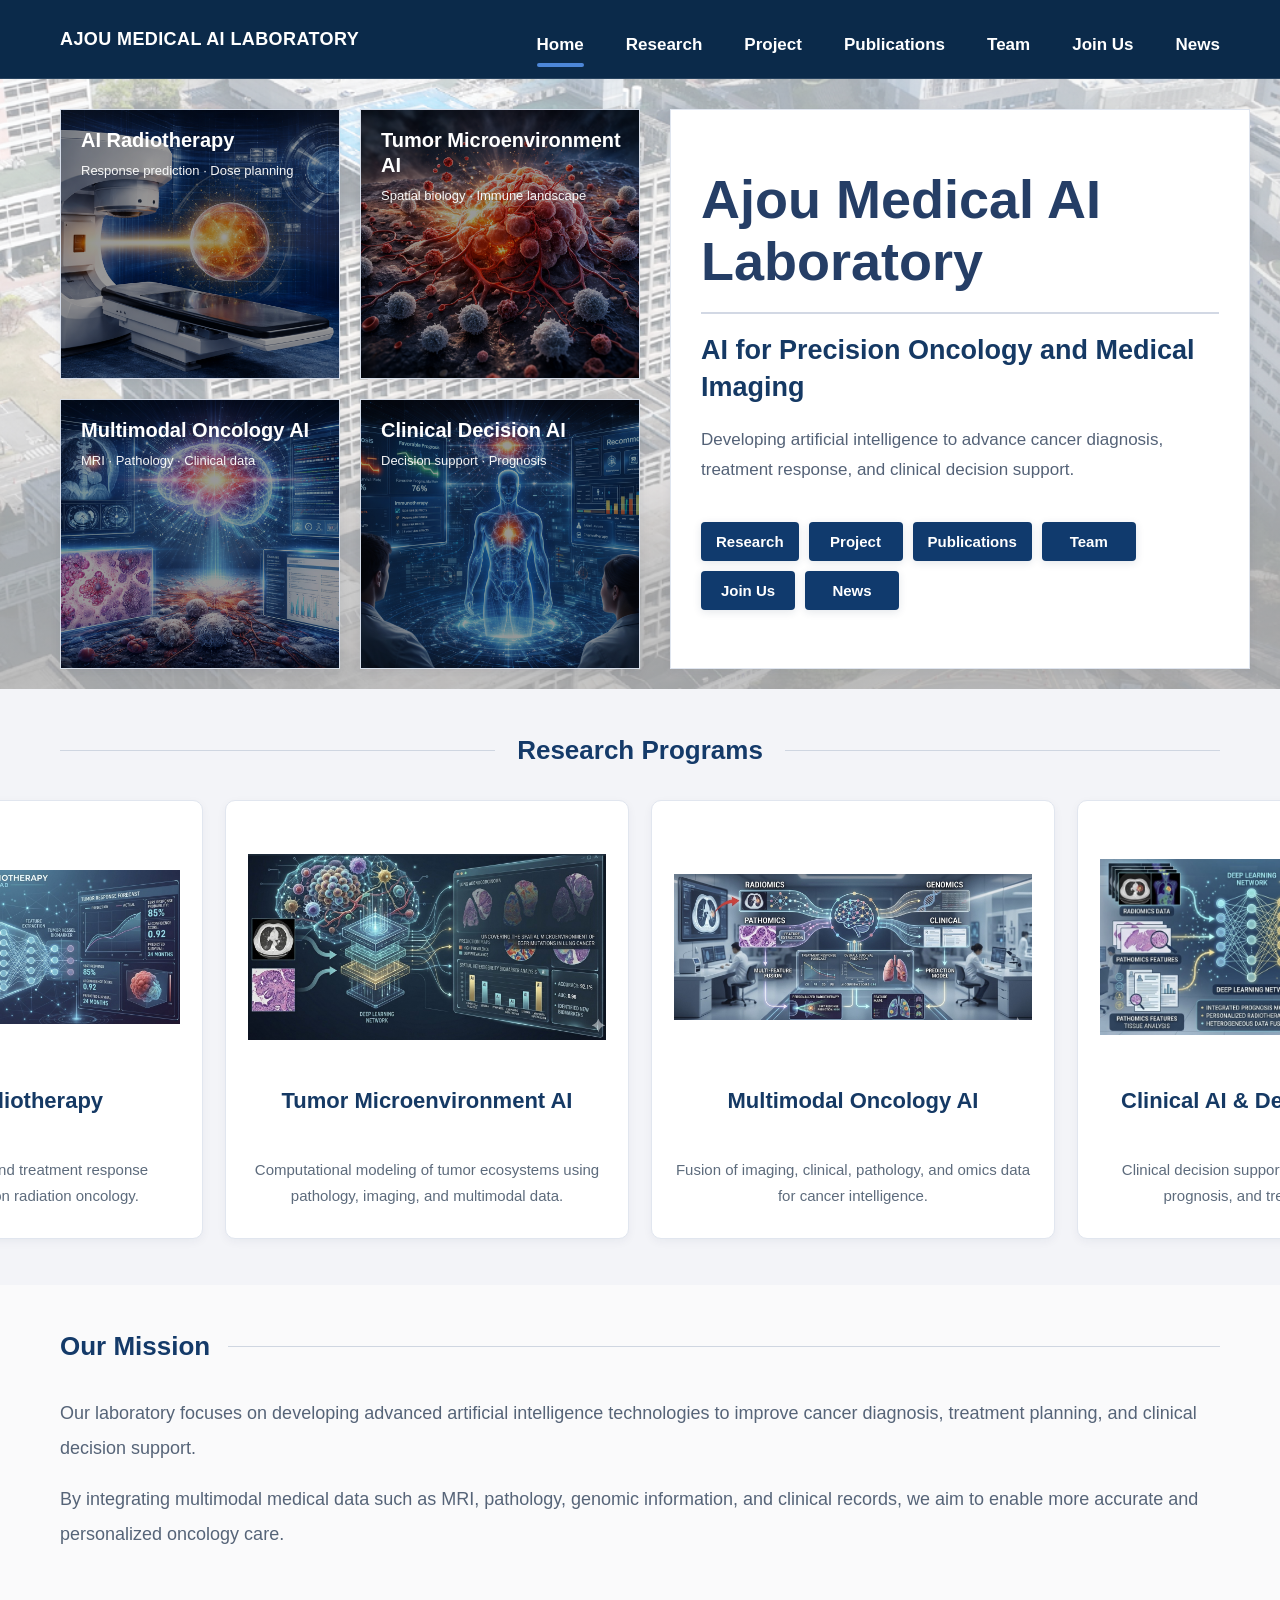
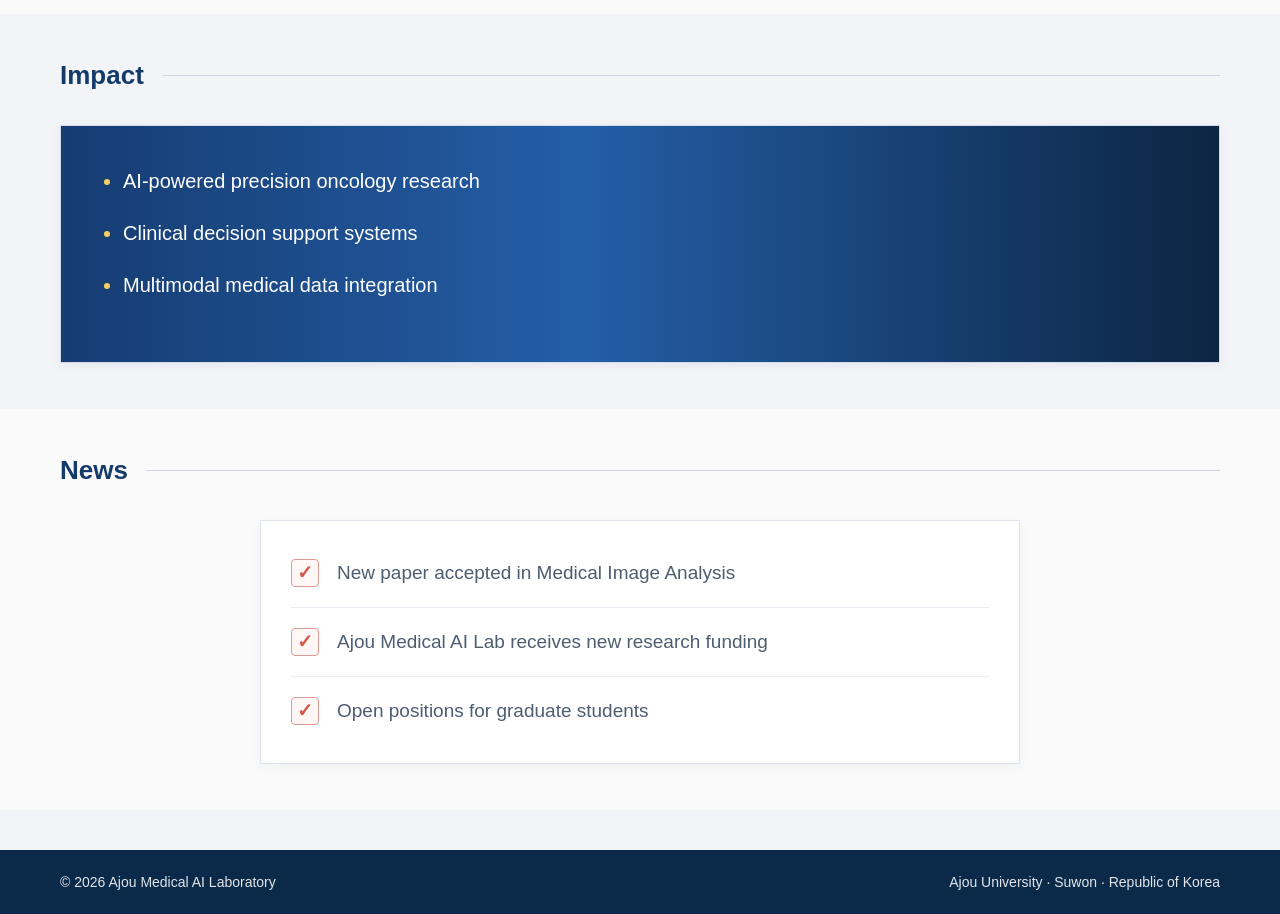
==== commit 873c992b: "2026.03.26 13:39 index html : hero right section 버튼 추가 및 전체적인 밸런스 수정" ====
--- a/index.html
+++ b/index.html
@@ -20,15 +20,15 @@
         AJOU MEDICAL AI LABORATORY
       </a>
 
-      <nav class="main-nav">
-        <a href="index.html" class="active">Home</a>
-        <a href="research.html">Research</a>
-        <a href="project.html">Project</a>
-        <a href="publications.html">Publications</a>
-        <a href="team.html">Team</a>
-        <a href="joinus.html">Join Us</a>
-        <a href="news.html">News</a>
-      </nav>
+      <nav class="main-nav">
+        <a href="index.html" class="active">Home</a>
+        <a href="research.html">Research</a>
+        <a href="project.html">Project</a>
+        <a href="publications.html">Publications</a>
+        <a href="team.html">Team</a>
+        <a href="joinus.html">Join Us</a>
+        <a href="news.html">News</a>
+      </nav>
 
     </div>
   </header>
@@ -102,9 +102,11 @@
 
         <div class="hero-buttons">
           <a href="research.html" class="btn btn-blue">Research</a>
-          <a href="publications.html" class="btn btn-red">Publications</a>
+          <a href="research.html" class="btn btn-blue">Project</a>
+          <a href="publications.html" class="btn btn-blue">Publications</a>
           <a href="team.html" class="btn btn-blue">Team</a>
           <a href="joinus.html" class="btn btn-blue">Join Us</a>
+          <a href="joinus.html" class="btn btn-blue">News</a>
         </div>
 
       </div>
@@ -307,4 +309,4 @@
     <script src="script.js"></script>
 </body>
 
-</html>
+</html>
--- a/style.css
+++ b/style.css
@@ -11,9 +11,10 @@
   color: #24324a;
 }
 
-body {
-  position: relative;
-}
+body {
+  position: relative;
+  overflow-x: hidden;
+}
 
 a {
   text-decoration: none;
@@ -97,12 +98,16 @@
   background-repeat: no-repeat;
 }
 
-.hero-grid {
-  display: grid;
-  grid-template-columns: 50% 50%;
-  gap: 30px;
-  align-items: stretch;
-}
+.hero-grid {
+  display: grid;
+  grid-template-columns: 50% 50%;
+  gap: 30px;
+  align-items: stretch;
+}
+
+.hero-grid > * {
+  min-width: 0;
+}
 
 .hero-images {
   display: grid;
@@ -159,13 +164,16 @@
   color: rgba(255, 255, 255, 0.95);
 }
 
-.hero-text {
-  height: 560px;
-  background: #ffffff;
-  padding: 40px 36px;
-  border: 1px solid #dfe5ef;
-  box-shadow: 0 3px 10px rgba(30, 44, 70, 0.05);
-}
+.hero-text {
+  height: 560px;
+  background: #ffffff;
+  padding: 32px 30px;
+  border: 1px solid #dfe5ef;
+  box-shadow: 0 3px 10px rgba(30, 44, 70, 0.05);
+  display: flex;
+  flex-direction: column;
+  justify-content: center;
+}
 
 .hero-text h1 {
   margin: 0;
@@ -175,12 +183,12 @@
   font-weight: 700;
 }
 
-.hero-divider {
-  width: 100%;
-  height: 2px;
-  background: #d2d8e4;
-  margin: 26px 0 24px;
-}
+.hero-divider {
+  width: 100%;
+  height: 2px;
+  background: #d2d8e4;
+  margin: 20px 0 18px;
+}
 
 .hero-text h2 {
   margin: 0;
@@ -190,32 +198,32 @@
   line-height: 1.35;
 }
 
-.hero-desc {
-  margin-top: 30px;
-  font-size: 18px;
-  line-height: 1.9;
-  color: #546277;
-  width: 90%;
-}
-
-.hero-buttons {
-  margin-top: 34px;
-  display: flex;
-  gap: 12px;
-  flex-wrap: nowrap;
-}
-
-.btn {
-  display: inline-block;
-  min-width: 95px;
-  text-align: center;
-  padding: 12px 16px;
-  font-size: 15px;
-  font-weight: 700;
-  border-radius: 4px;
-  color: #ffffff;
-  box-shadow: 0 2px 8px rgba(28, 49, 86, 0.12);
-}
+.hero-desc {
+  margin-top: 20px;
+  font-size: 17px;
+  line-height: 1.75;
+  color: #546277;
+  width: 100%;
+}
+
+.hero-buttons {
+  margin-top: 20px;
+  display: flex;
+  gap: 10px;
+  flex-wrap: wrap;
+}
+
+.btn {
+  display: inline-block;
+  min-width: 94px;
+  text-align: center;
+  padding: 11px 15px;
+  font-size: 15px;
+  font-weight: 700;
+  border-radius: 4px;
+  color: #ffffff;
+  box-shadow: 0 2px 8px rgba(28, 49, 86, 0.12);
+}
 
 .btn-blue {
   background: #103a6d;
@@ -896,12 +904,17 @@
   }
 }
 
-@media (max-width: 768px) {
-  .nav-wrap {
-    flex-direction: column;
-    min-height: auto;
-    padding: 16px 0;
-    gap: 12px;
+@media (max-width: 768px) {
+  .container {
+    padding-left: 16px;
+    padding-right: 16px;
+  }
+
+  .nav-wrap {
+    flex-direction: column;
+    min-height: auto;
+    padding: 16px 0;
+    gap: 12px;
   }
 
   .main-nav {
@@ -920,61 +933,124 @@
     height: 3px;
   }
 
-  .site-logo {
-    text-align: center;
-    font-size: 16px;
-  }
-
-  .hero-images {
-    grid-template-columns: repeat(2, 1fr);
-    grid-template-rows: 1fr 1fr;
-    height: 420px;
-  }
-
-  .hero-card {
-    min-height: 0;
-  }
-
-  .hero-text {
-    padding: 28px 24px;
-  }
-
-  .hero-text h1 {
-    font-size: 38px;
-  }
-
-  .hero-text h2 {
-    font-size: 22px;
-  }
-
-  .hero-desc {
-    width: 100%;
-    font-size: 16px;
-  }
-
-  .hero-buttons {
-    gap: 10px;
-  }
-
-  .btn {
-    min-width: 100px;
-    padding: 12px 16px;
-    font-size: 15px;
-  }
-
+  .site-logo {
+    text-align: center;
+    font-size: 16px;
+  }
+
+  .hero-section {
+    padding: 20px 0 16px;
+  }
+
+  .hero-grid {
+    gap: 20px;
+  }
+
+  .hero-images {
+    grid-template-columns: repeat(2, 1fr);
+    grid-template-rows: repeat(2, minmax(0, 1fr));
+    gap: 12px;
+    width: 100%;
+    max-width: 100%;
+    aspect-ratio: 1 / 1;
+    height: auto;
+  }
+
+  .hero-card {
+    min-height: 0;
+  }
+
+  .hero-label {
+    left: 12px;
+    top: 12px;
+    right: 12px;
+  }
+
+  .hero-label h3 {
+    font-size: 16px;
+  }
+
+  .hero-label p {
+    margin-top: 6px;
+    font-size: 11px;
+    line-height: 1.4;
+  }
+
+  .hero-text {
+    padding: 28px 24px;
+    height: auto;
+  }
+
+  .hero-text h1 {
+    font-size: 32px;
+  }
+
+  .hero-text h2 {
+    font-size: 20px;
+  }
+
+  .hero-desc {
+    width: 100%;
+    font-size: 15px;
+    line-height: 1.75;
+  }
+
+  .hero-buttons {
+    gap: 10px;
+    flex-wrap: wrap;
+  }
+
+  .btn {
+    min-width: 0;
+    flex: 1 1 calc(50% - 10px);
+    padding: 12px 14px;
+    font-size: 14px;
+  }
+
   .program-grid {
     grid-template-columns: 1fr;
   }
 
+  .program-grid,
+  .team-grid,
+  .project-list,
+  .joinus-grid {
+    gap: 18px;
+  }
+
+  .program-card,
   .project-card {
     padding: 24px 20px;
+  }
+
+  .content-card,
+  .publication-item,
+  .news-list-item,
+  .team-card,
+  .director-profile {
+    padding: 20px;
+  }
+
+  .project-card h3,
+  .content-card h3,
+  .publication-item h3,
+  .team-card h3 {
+    font-size: 20px;
+  }
+
+  .content-card p,
+  .publication-item p,
+  .project-card p,
+  .team-card p {
+    font-size: 15px;
+    line-height: 1.7;
   }
 
   .team-grid,
   .team-grid-single {
     grid-template-columns: 1fr;
-    max-width: 100%;
-  }
+    max-width: 100%;
+  }
 
   .section-title-left,
   .section-title-center {
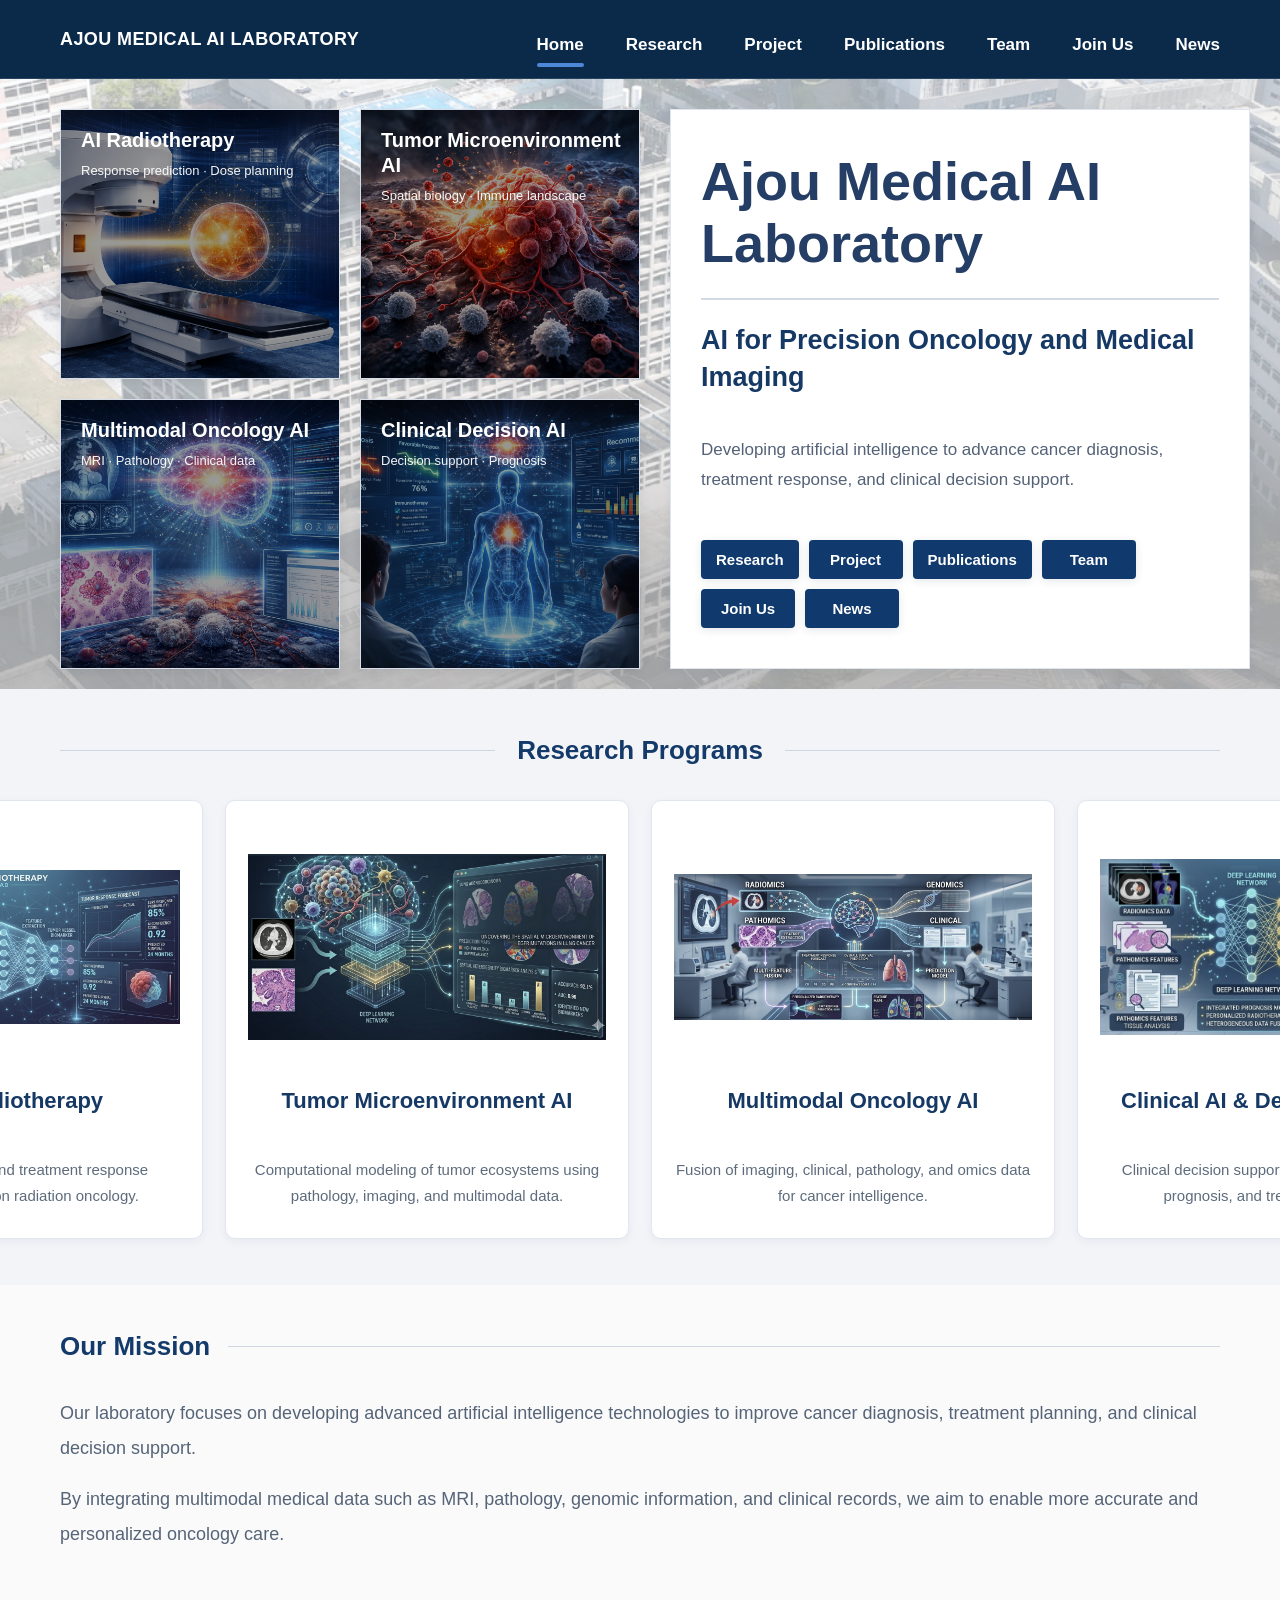
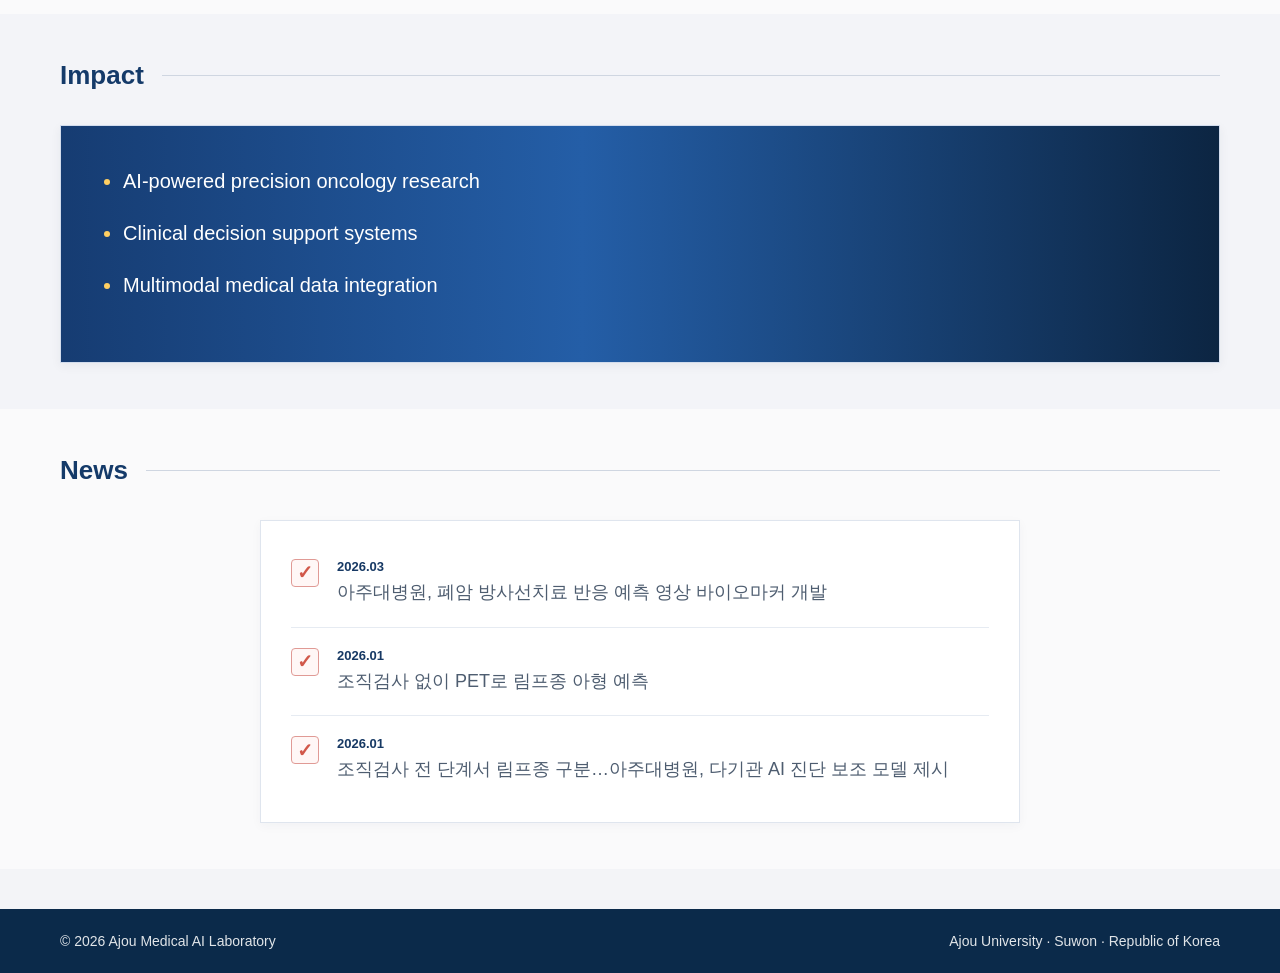
==== commit d8566818: "2026.03.26 13:59 index.html : News 항목 news.html에서 자동으로 최근 3개 가져오기" ====
--- a/index.html
+++ b/index.html
@@ -270,24 +270,12 @@
         <div class="line"></div>
       </div>
 
-      <div class="news-box">
-
-        <div class="news-item">
-          <div class="news-check">✓</div>
-          <div>New paper accepted in Medical Image Analysis</div>
-        </div>
-
-        <div class="news-item">
-          <div class="news-check">✓</div>
-          <div>Ajou Medical AI Lab receives new research funding</div>
-        </div>
-
-        <div class="news-item">
-          <div class="news-check">✓</div>
-          <div>Open positions for graduate students</div>
-        </div>
-
-      </div>
+      <div class="news-box" id="home-news-list">
+        <div class="news-item">
+          <div class="news-check">✓</div>
+          <div>Loading latest news...</div>
+        </div>
+      </div>
 
     </div>
   </section>
--- a/style.css
+++ b/style.css
@@ -11,10 +11,10 @@
   color: #24324a;
 }
 
-body {
-  position: relative;
-  overflow-x: hidden;
-}
+body {
+  position: relative;
+  overflow-x: hidden;
+}
 
 a {
   text-decoration: none;
@@ -98,16 +98,16 @@
   background-repeat: no-repeat;
 }
 
-.hero-grid {
-  display: grid;
-  grid-template-columns: 50% 50%;
-  gap: 30px;
-  align-items: stretch;
-}
-
-.hero-grid > * {
-  min-width: 0;
-}
+.hero-grid {
+  display: grid;
+  grid-template-columns: 50% 50%;
+  gap: 30px;
+  align-items: stretch;
+}
+
+.hero-grid > * {
+  min-width: 0;
+}
 
 .hero-images {
   display: grid;
@@ -164,16 +164,16 @@
   color: rgba(255, 255, 255, 0.95);
 }
 
-.hero-text {
-  height: 560px;
-  background: #ffffff;
-  padding: 32px 30px;
-  border: 1px solid #dfe5ef;
-  box-shadow: 0 3px 10px rgba(30, 44, 70, 0.05);
-  display: flex;
-  flex-direction: column;
-  justify-content: center;
-}
+.hero-text {
+  height: 560px;
+  background: #ffffff;
+  padding: 32px 30px;
+  border: 1px solid #dfe5ef;
+  box-shadow: 0 3px 10px rgba(30, 44, 70, 0.05);
+  display: flex;
+  flex-direction: column;
+  justify-content: center;
+}
 
 .hero-text h1 {
   margin: 0;
@@ -183,12 +183,12 @@
   font-weight: 700;
 }
 
-.hero-divider {
-  width: 100%;
-  height: 2px;
-  background: #d2d8e4;
-  margin: 20px 0 18px;
-}
+.hero-divider {
+  width: 100%;
+  height: 2px;
+  background: #d2d8e4;
+  margin: 24px 0 22px;
+}
 
 .hero-text h2 {
   margin: 0;
@@ -198,32 +198,32 @@
   line-height: 1.35;
 }
 
-.hero-desc {
-  margin-top: 20px;
-  font-size: 17px;
-  line-height: 1.75;
-  color: #546277;
-  width: 100%;
-}
-
-.hero-buttons {
-  margin-top: 20px;
-  display: flex;
-  gap: 10px;
-  flex-wrap: wrap;
-}
-
-.btn {
-  display: inline-block;
-  min-width: 94px;
-  text-align: center;
-  padding: 11px 15px;
-  font-size: 15px;
-  font-weight: 700;
-  border-radius: 4px;
-  color: #ffffff;
-  box-shadow: 0 2px 8px rgba(28, 49, 86, 0.12);
-}
+.hero-desc {
+  margin-top: 40px;
+  font-size: 17px;
+  line-height: 1.75;
+  color: #546277;
+  width: 100%;
+}
+
+.hero-buttons {
+  margin-top: 28px;
+  display: flex;
+  gap: 10px;
+  flex-wrap: wrap;
+}
+
+.btn {
+  display: inline-block;
+  min-width: 94px;
+  text-align: center;
+  padding: 11px 15px;
+  font-size: 15px;
+  font-weight: 700;
+  border-radius: 4px;
+  color: #ffffff;
+  box-shadow: 0 2px 8px rgba(28, 49, 86, 0.12);
+}
 
 .btn-blue {
   background: #103a6d;
@@ -400,32 +400,51 @@
   padding: 18px 30px;
 }
 
-.news-item {
-  display: flex;
-  align-items: center;
-  gap: 18px;
-  padding: 20px 0;
-  border-bottom: 1px solid #e6ebf2;
-  font-size: 19px;
-  color: #4e5d70;
+.news-item {
+  display: flex;
+  align-items: flex-start;
+  gap: 18px;
+  padding: 20px 0;
+  border-bottom: 1px solid #e6ebf2;
+  font-size: 19px;
+  color: #4e5d70;
 }
 
 .news-item:last-child {
   border-bottom: none;
 }
 
-.news-check {
-  width: 28px;
-  height: 28px;
+.news-check {
+  width: 28px;
+  height: 28px;
   border: 1px solid #e09a95;
   background: #fff7f6;
   color: #d1584a;
   display: inline-flex;
   align-items: center;
   justify-content: center;
-  border-radius: 4px;
-  font-weight: 700;
-}
+  border-radius: 4px;
+  font-weight: 700;
+}
+
+.news-item-content {
+  display: flex;
+  flex-direction: column;
+  gap: 4px;
+  min-width: 0;
+}
+
+.news-item-date {
+  font-size: 13px;
+  font-weight: 700;
+  color: #173964;
+}
+
+.news-item-link {
+  font-size: 18px;
+  line-height: 1.6;
+  color: #4e5d70;
+}
 
 /* =========================
    FOOTER
@@ -709,126 +728,126 @@
   overflow: hidden;
 }
 
-.map-placeholder iframe {
-  width: 100%;
-  height: 100%;
-  border: 0;
-}
-
-/* =========================
-   PROJECTS
-========================= */
-
-.project-list {
-  display: grid;
-  gap: 28px;
-}
-
-.project-card {
-  background: #ffffff;
-  border: 1px solid #dde4ee;
-  box-shadow: 0 3px 10px rgba(29, 44, 72, 0.04);
-  border-radius: 10px;
-  padding: 30px;
-}
-
-.project-card h3 {
-  margin: 0 0 12px;
-  font-size: 28px;
-  color: #173964;
-}
-
-.project-card p {
-  margin: 0 0 12px;
-  font-size: 16px;
-  line-height: 1.8;
-  color: #5c6a7b;
-}
-
-.project-meta {
-  display: flex;
-  flex-wrap: wrap;
-  gap: 10px;
-  margin-bottom: 18px;
-}
-
-.project-tag {
-  display: inline-flex;
-  align-items: center;
-  min-height: 34px;
-  padding: 6px 12px;
-  border-radius: 999px;
-  background: #edf3fb;
-  border: 1px solid #d5e1f0;
-  color: #20426c;
-  font-size: 14px;
-  font-weight: 700;
-}
-
-.project-media {
-  display: grid;
-  grid-template-columns: 1fr 1fr;
-  gap: 22px;
-  margin: 22px 0;
-}
-
-.project-video-card {
-  background: #f8fafc;
-  border: 1px solid #dde4ee;
-  border-radius: 8px;
-  padding: 16px;
-  width: 100%;
-  max-width: 360px;
-}
-
-.project-video-card h4 {
-  margin: 0 0 12px;
-  font-size: 18px;
-  color: #173964;
-}
-
-.project-video-frame {
-  width: 100%;
-  aspect-ratio: 16 / 9;
-  border-radius: 6px;
-  overflow: hidden;
-  background: #0b2a4a;
-}
-
-.project-video-frame iframe {
-  width: 100%;
-  height: 100%;
-  border: 0;
-}
-
-.project-link {
-  display: inline-block;
-  margin-top: 12px;
-  font-size: 15px;
-  font-weight: 700;
-  color: #0f4f98;
-}
-
-.project-media-three {
-  grid-template-columns: repeat(3, minmax(0, 1fr));
-}
-
-.project-media-single {
-  grid-template-columns: minmax(0, 1fr);
-  justify-items: center;
-}
-
-.project-notes {
-  margin-top: 18px;
-  padding: 16px 18px;
-  border-radius: 8px;
-  background: #f6f8fb;
-  border: 1px dashed #c7d3e3;
-}
-
-.project-notes p:last-child {
-  margin-bottom: 0;
-}
+.map-placeholder iframe {
+  width: 100%;
+  height: 100%;
+  border: 0;
+}
+
+/* =========================
+   PROJECTS
+========================= */
+
+.project-list {
+  display: grid;
+  gap: 28px;
+}
+
+.project-card {
+  background: #ffffff;
+  border: 1px solid #dde4ee;
+  box-shadow: 0 3px 10px rgba(29, 44, 72, 0.04);
+  border-radius: 10px;
+  padding: 30px;
+}
+
+.project-card h3 {
+  margin: 0 0 12px;
+  font-size: 28px;
+  color: #173964;
+}
+
+.project-card p {
+  margin: 0 0 12px;
+  font-size: 16px;
+  line-height: 1.8;
+  color: #5c6a7b;
+}
+
+.project-meta {
+  display: flex;
+  flex-wrap: wrap;
+  gap: 10px;
+  margin-bottom: 18px;
+}
+
+.project-tag {
+  display: inline-flex;
+  align-items: center;
+  min-height: 34px;
+  padding: 6px 12px;
+  border-radius: 999px;
+  background: #edf3fb;
+  border: 1px solid #d5e1f0;
+  color: #20426c;
+  font-size: 14px;
+  font-weight: 700;
+}
+
+.project-media {
+  display: grid;
+  grid-template-columns: 1fr 1fr;
+  gap: 22px;
+  margin: 22px 0;
+}
+
+.project-video-card {
+  background: #f8fafc;
+  border: 1px solid #dde4ee;
+  border-radius: 8px;
+  padding: 16px;
+  width: 100%;
+  max-width: 360px;
+}
+
+.project-video-card h4 {
+  margin: 0 0 12px;
+  font-size: 18px;
+  color: #173964;
+}
+
+.project-video-frame {
+  width: 100%;
+  aspect-ratio: 16 / 9;
+  border-radius: 6px;
+  overflow: hidden;
+  background: #0b2a4a;
+}
+
+.project-video-frame iframe {
+  width: 100%;
+  height: 100%;
+  border: 0;
+}
+
+.project-link {
+  display: inline-block;
+  margin-top: 12px;
+  font-size: 15px;
+  font-weight: 700;
+  color: #0f4f98;
+}
+
+.project-media-three {
+  grid-template-columns: repeat(3, minmax(0, 1fr));
+}
+
+.project-media-single {
+  grid-template-columns: minmax(0, 1fr);
+  justify-items: center;
+}
+
+.project-notes {
+  margin-top: 18px;
+  padding: 16px 18px;
+  border-radius: 8px;
+  background: #f6f8fb;
+  border: 1px dashed #c7d3e3;
+}
+
+.project-notes p:last-child {
+  margin-bottom: 0;
+}
 
 /* =========================
    SCROLL REVEAL ANIMATION
@@ -876,17 +895,17 @@
     grid-template-columns: repeat(2, 1fr);
   }
 
-  .joinus-grid {
-    grid-template-columns: 1fr;
-  }
-
-  .project-media {
-    grid-template-columns: 1fr;
-  }
-
-  .news-box {
-    width: 100%;
-  }
+  .joinus-grid {
+    grid-template-columns: 1fr;
+  }
+
+  .project-media {
+    grid-template-columns: 1fr;
+  }
+
+  .news-box {
+    width: 100%;
+  }
   
   .director-name {
     font-size: 28px;
@@ -904,17 +923,17 @@
   }
 }
 
-@media (max-width: 768px) {
-  .container {
-    padding-left: 16px;
-    padding-right: 16px;
-  }
-
-  .nav-wrap {
-    flex-direction: column;
-    min-height: auto;
-    padding: 16px 0;
-    gap: 12px;
+@media (max-width: 768px) {
+  .container {
+    padding-left: 16px;
+    padding-right: 16px;
+  }
+
+  .nav-wrap {
+    flex-direction: column;
+    min-height: auto;
+    padding: 16px 0;
+    gap: 12px;
   }
 
   .main-nav {
@@ -933,124 +952,124 @@
     height: 3px;
   }
 
-  .site-logo {
-    text-align: center;
-    font-size: 16px;
-  }
-
-  .hero-section {
-    padding: 20px 0 16px;
-  }
-
-  .hero-grid {
-    gap: 20px;
-  }
-
-  .hero-images {
-    grid-template-columns: repeat(2, 1fr);
-    grid-template-rows: repeat(2, minmax(0, 1fr));
-    gap: 12px;
-    width: 100%;
-    max-width: 100%;
-    aspect-ratio: 1 / 1;
-    height: auto;
-  }
-
-  .hero-card {
-    min-height: 0;
-  }
-
-  .hero-label {
-    left: 12px;
-    top: 12px;
-    right: 12px;
-  }
-
-  .hero-label h3 {
-    font-size: 16px;
-  }
-
-  .hero-label p {
-    margin-top: 6px;
-    font-size: 11px;
-    line-height: 1.4;
-  }
-
-  .hero-text {
-    padding: 28px 24px;
-    height: auto;
-  }
-
-  .hero-text h1 {
-    font-size: 32px;
-  }
-
-  .hero-text h2 {
-    font-size: 20px;
-  }
-
-  .hero-desc {
-    width: 100%;
-    font-size: 15px;
-    line-height: 1.75;
-  }
-
-  .hero-buttons {
-    gap: 10px;
-    flex-wrap: wrap;
-  }
-
-  .btn {
-    min-width: 0;
-    flex: 1 1 calc(50% - 10px);
-    padding: 12px 14px;
-    font-size: 14px;
-  }
-
-  .program-grid {
-    grid-template-columns: 1fr;
-  }
-
-  .program-grid,
-  .team-grid,
-  .project-list,
-  .joinus-grid {
-    gap: 18px;
-  }
-
-  .program-card,
-  .project-card {
-    padding: 24px 20px;
-  }
-
-  .content-card,
-  .publication-item,
-  .news-list-item,
-  .team-card,
-  .director-profile {
-    padding: 20px;
-  }
-
-  .project-card h3,
-  .content-card h3,
-  .publication-item h3,
-  .team-card h3 {
-    font-size: 20px;
-  }
-
-  .content-card p,
-  .publication-item p,
-  .project-card p,
-  .team-card p {
-    font-size: 15px;
-    line-height: 1.7;
-  }
-
-  .team-grid,
-  .team-grid-single {
-    grid-template-columns: 1fr;
-    max-width: 100%;
-  }
+  .site-logo {
+    text-align: center;
+    font-size: 16px;
+  }
+
+  .hero-section {
+    padding: 20px 0 16px;
+  }
+
+  .hero-grid {
+    gap: 20px;
+  }
+
+  .hero-images {
+    grid-template-columns: repeat(2, 1fr);
+    grid-template-rows: repeat(2, minmax(0, 1fr));
+    gap: 12px;
+    width: 100%;
+    max-width: 100%;
+    aspect-ratio: 1 / 1;
+    height: auto;
+  }
+
+  .hero-card {
+    min-height: 0;
+  }
+
+  .hero-label {
+    left: 12px;
+    top: 12px;
+    right: 12px;
+  }
+
+  .hero-label h3 {
+    font-size: 16px;
+  }
+
+  .hero-label p {
+    margin-top: 6px;
+    font-size: 11px;
+    line-height: 1.4;
+  }
+
+  .hero-text {
+    padding: 28px 24px;
+    height: auto;
+  }
+
+  .hero-text h1 {
+    font-size: 32px;
+  }
+
+  .hero-text h2 {
+    font-size: 20px;
+  }
+
+  .hero-desc {
+    width: 100%;
+    font-size: 15px;
+    line-height: 1.75;
+  }
+
+  .hero-buttons {
+    gap: 10px;
+    flex-wrap: wrap;
+  }
+
+  .btn {
+    min-width: 0;
+    flex: 1 1 calc(50% - 10px);
+    padding: 12px 14px;
+    font-size: 14px;
+  }
+
+  .program-grid {
+    grid-template-columns: 1fr;
+  }
+
+  .program-grid,
+  .team-grid,
+  .project-list,
+  .joinus-grid {
+    gap: 18px;
+  }
+
+  .program-card,
+  .project-card {
+    padding: 24px 20px;
+  }
+
+  .content-card,
+  .publication-item,
+  .news-list-item,
+  .team-card,
+  .director-profile {
+    padding: 20px;
+  }
+
+  .project-card h3,
+  .content-card h3,
+  .publication-item h3,
+  .team-card h3 {
+    font-size: 20px;
+  }
+
+  .content-card p,
+  .publication-item p,
+  .project-card p,
+  .team-card p {
+    font-size: 15px;
+    line-height: 1.7;
+  }
+
+  .team-grid,
+  .team-grid-single {
+    grid-template-columns: 1fr;
+    max-width: 100%;
+  }
 
   .section-title-left,
   .section-title-center {
